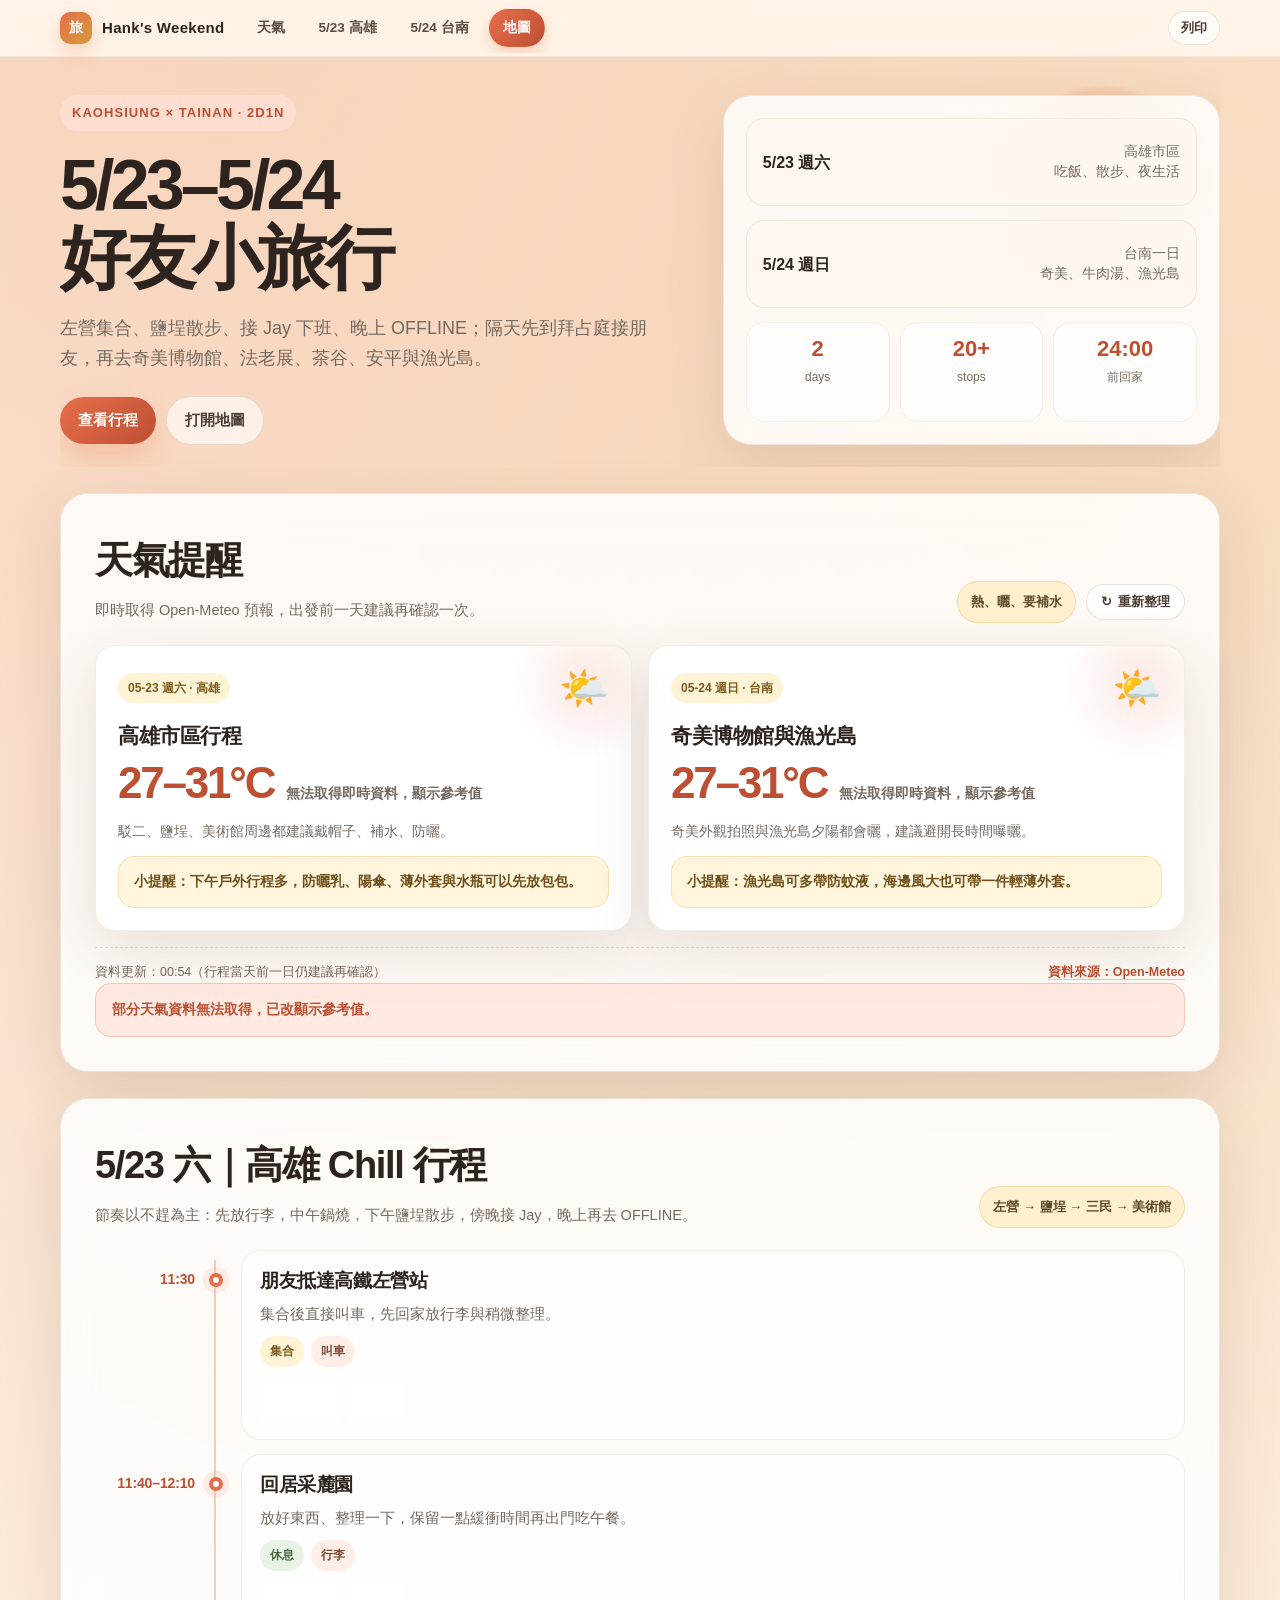
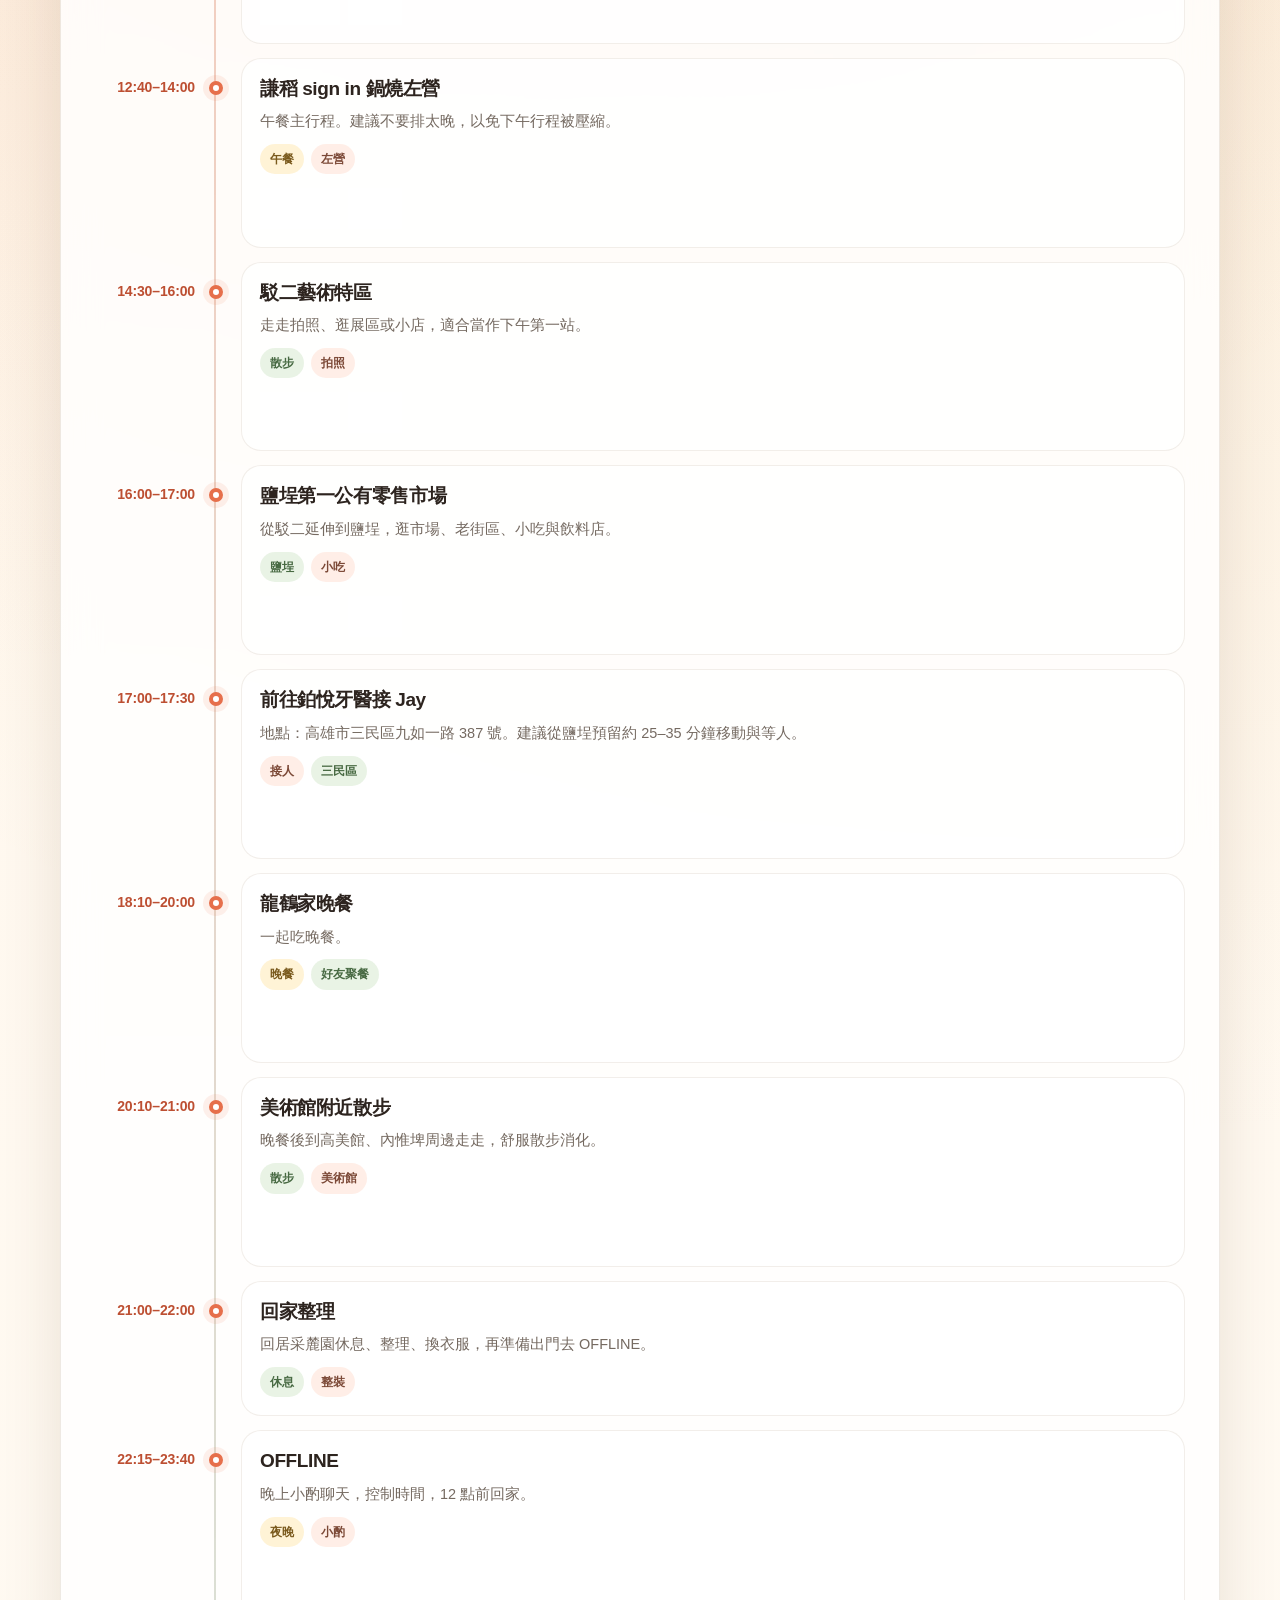
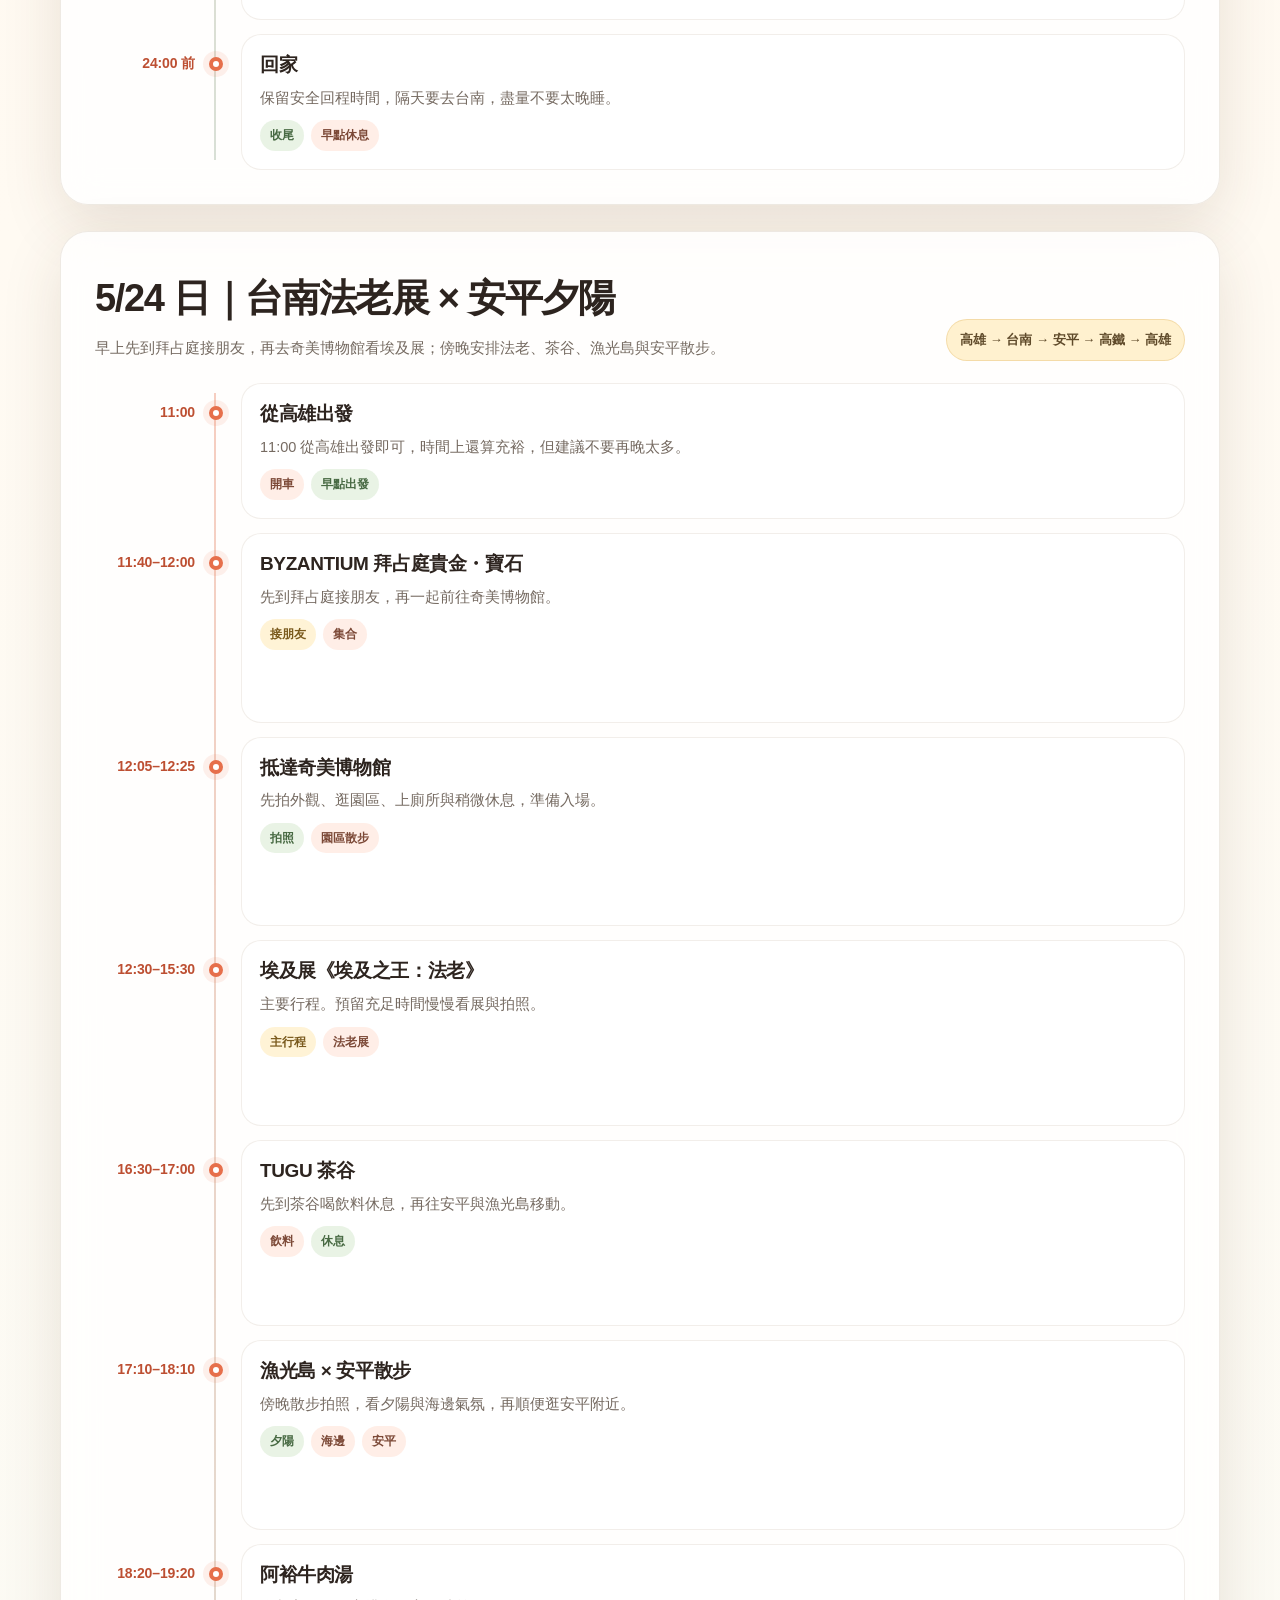
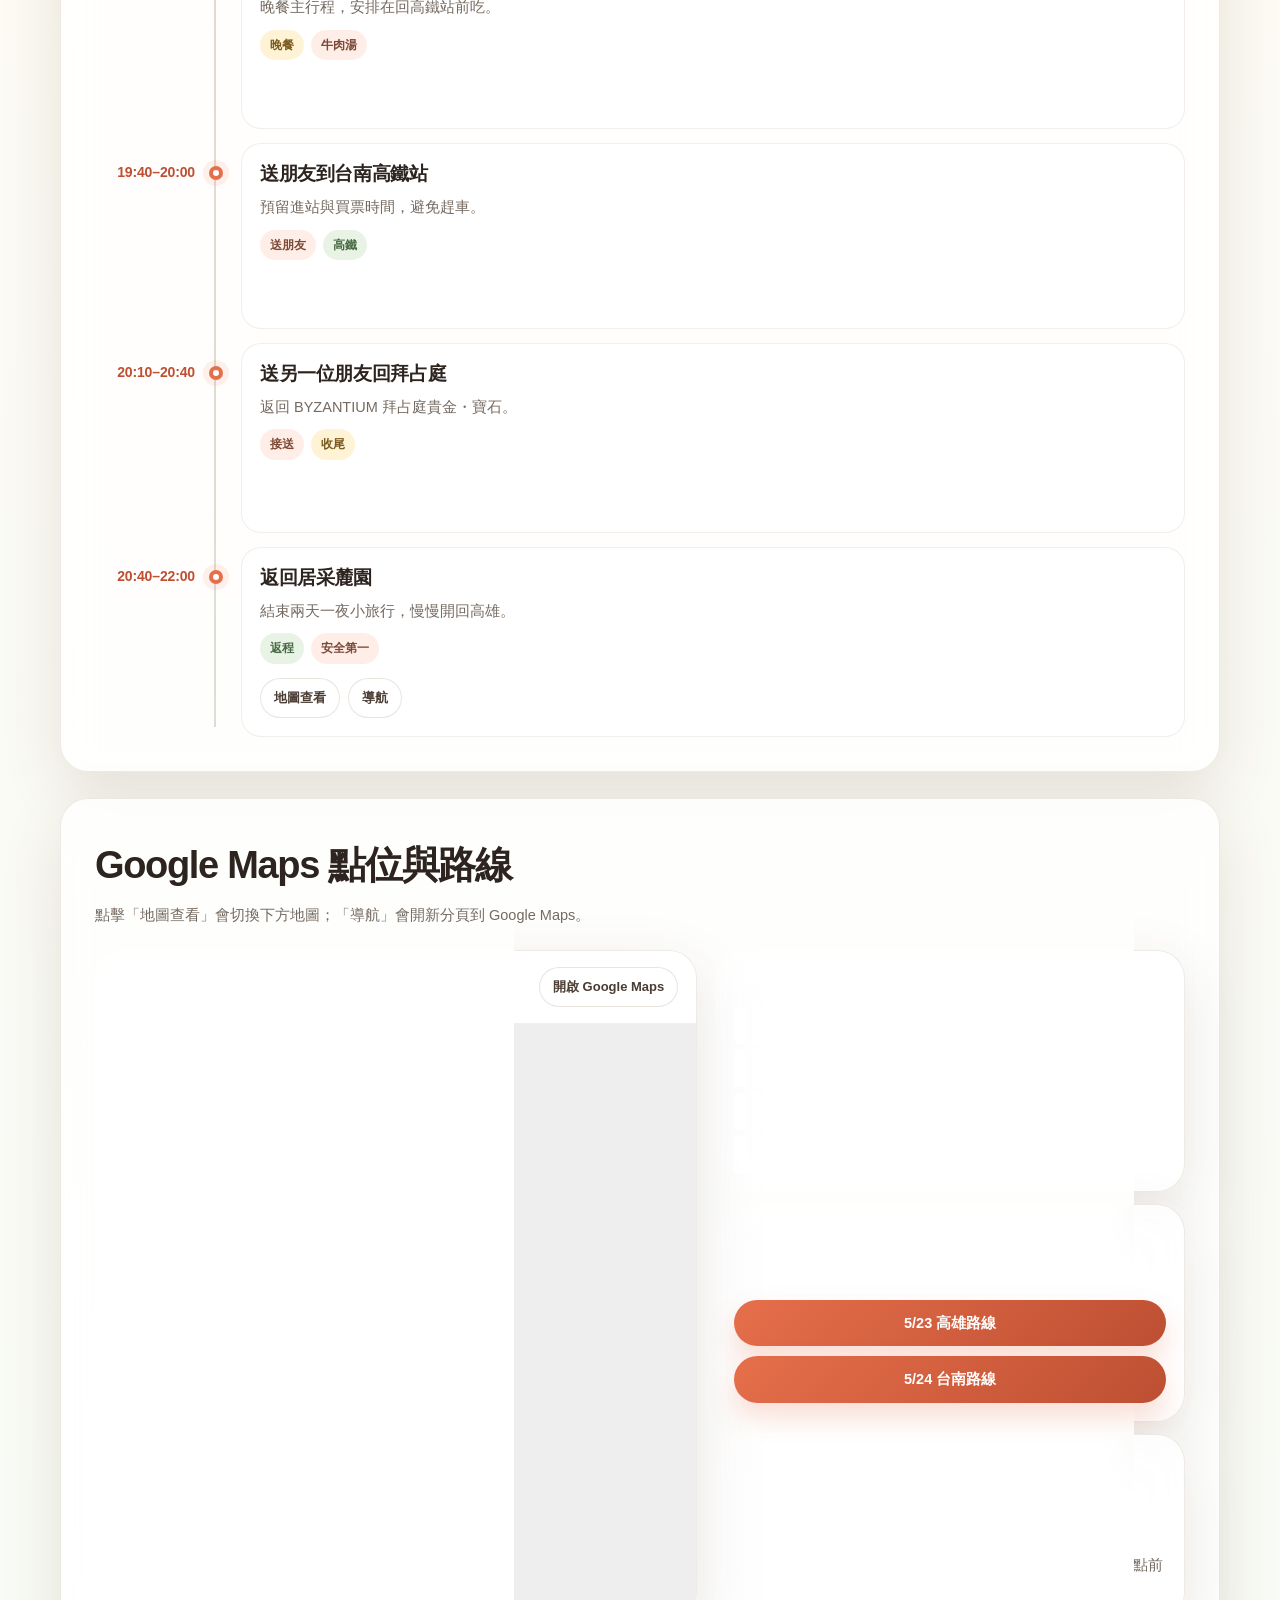
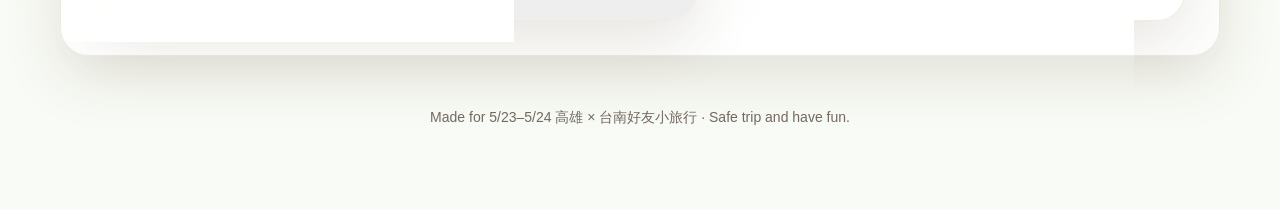
==== legacy/kaohsiung-tainan.html @ 639e90f7 "Phase 0: repo 結構 + Supabase schema/RLS + 可部署骨架 - 7 張表 + RLS + RPC(create_trip/join_trip) - 隱形匿名登入綁定成" ====
<!DOCTYPE html>
<html lang="zh-Hant">
<head>
  <meta charset="UTF-8" />
  <meta name="viewport" content="width=device-width, initial-scale=1.0, viewport-fit=cover" />
  <meta name="theme-color" content="#FFF4E8" />
  <title>5/23–5/24 高雄 × 台南好友小旅行</title>
  <style>
    :root {
      --bg: #FFF8EF;
      --bg-soft: #FFFDF8;
      --card: rgba(255, 255, 255, 0.82);
      --ink: #2D241F;
      --muted: #756A61;
      --line: rgba(92, 68, 45, 0.16);
      --accent: #E66F4B;
      --accent-dark: #BD4F32;
      --accent-soft: #FFE0D4;
      --green: #5E7C58;
      --gold: #D59A39;
      --shadow: 0 20px 60px rgba(84, 57, 30, 0.13);
      --shadow-sm: 0 8px 24px rgba(84, 57, 30, 0.08);
      --radius-lg: 28px;
      --radius-md: 20px;
      --radius-sm: 14px;
      --max: 1160px;
      --nav-h: 56px;
    }

    *, *::before, *::after { box-sizing: border-box; -webkit-tap-highlight-color: transparent; }

    html { scroll-behavior: smooth; }

    body {
      margin: 0;
      color: var(--ink);
      font-family: -apple-system, BlinkMacSystemFont, "Segoe UI", "Noto Sans TC", "PingFang TC", "Microsoft JhengHei", sans-serif;
      line-height: 1.7;
      background:
        radial-gradient(circle at 10% 0%, rgba(230, 111, 75, 0.18), transparent 34%),
        radial-gradient(circle at 85% 8%, rgba(213, 154, 57, 0.18), transparent 36%),
        linear-gradient(180deg, #FFF4E8 0%, #FFFAF2 52%, #F8FBF6 100%);
      min-height: 100vh;
      -webkit-font-smoothing: antialiased;
    }

    a { color: inherit; text-decoration: none; }
    button { font-family: inherit; }

    .page {
      width: min(var(--max), calc(100% - 36px));
      margin: 0 auto;
    }

    /* ---------- Sticky Nav ---------- */
    .stickynav {
      position: sticky;
      top: 0;
      z-index: 50;
      background: rgba(255, 248, 239, 0.85);
      backdrop-filter: saturate(140%) blur(14px);
      -webkit-backdrop-filter: saturate(140%) blur(14px);
      border-bottom: 1px solid rgba(125, 91, 55, 0.1);
    }
    .stickynav-inner {
      display: flex;
      align-items: center;
      gap: 14px;
      height: var(--nav-h);
    }
    .brand {
      display: inline-flex;
      align-items: center;
      gap: 10px;
      font-weight: 800;
      letter-spacing: 0.02em;
      font-size: 15px;
      flex: 0 0 auto;
    }
    .brand-mark {
      width: 32px;
      height: 32px;
      display: grid;
      place-items: center;
      border-radius: 10px;
      color: white;
      background: linear-gradient(135deg, var(--accent), var(--gold));
      box-shadow: 0 8px 18px rgba(230, 111, 75, 0.26);
      font-size: 14px;
    }
    .nav {
      display: flex;
      gap: 6px;
      flex: 1 1 auto;
      overflow-x: auto;
      scrollbar-width: none;
      -ms-overflow-style: none;
      mask-image: linear-gradient(90deg, transparent, #000 16px, #000 calc(100% - 16px), transparent);
      padding: 6px 4px;
    }
    .nav::-webkit-scrollbar { display: none; }
    .nav a {
      flex: 0 0 auto;
      padding: 7px 13px;
      font-size: 13.5px;
      font-weight: 700;
      color: #5B4C42;
      border-radius: 999px;
      transition: 0.18s ease;
      border: 1px solid transparent;
    }
    .nav a:hover {
      background: rgba(255, 255, 255, 0.7);
      border-color: rgba(125, 91, 55, 0.14);
    }
    .nav a.active {
      background: linear-gradient(135deg, var(--accent), var(--accent-dark));
      color: white;
      box-shadow: 0 6px 14px rgba(230, 111, 75, 0.28);
    }
    .nav-print {
      flex: 0 0 auto;
      border: 1px solid rgba(125, 91, 55, 0.16);
      background: rgba(255, 255, 255, 0.7);
      border-radius: 999px;
      padding: 7px 12px;
      font-size: 13px;
      font-weight: 700;
      color: #4B3D35;
      cursor: pointer;
    }

    /* ---------- Hero ---------- */
    .hero {
      position: relative;
      padding: 38px 0 22px;
      overflow: hidden;
    }
    .hero::after {
      content: "";
      position: absolute;
      right: 2%;
      top: 30px;
      width: 190px;
      height: 190px;
      border-radius: 999px;
      background: linear-gradient(135deg, rgba(230, 111, 75, 0.16), rgba(213, 154, 57, 0.12));
      filter: blur(2px);
      z-index: -1;
    }

    .hero-grid {
      display: grid;
      grid-template-columns: minmax(0, 1.12fr) minmax(310px, 0.88fr);
      gap: 30px;
      align-items: stretch;
    }

    .eyebrow {
      display: inline-flex;
      align-items: center;
      gap: 8px;
      padding: 7px 12px;
      border-radius: 999px;
      color: var(--accent-dark);
      background: rgba(255, 224, 212, 0.82);
      font-weight: 800;
      font-size: 13px;
      letter-spacing: 0.08em;
      text-transform: uppercase;
      margin-bottom: 18px;
    }

    h1 {
      font-size: clamp(36px, 6vw, 70px);
      line-height: 1.04;
      margin: 0 0 18px;
      letter-spacing: -0.055em;
    }

    .hero-copy {
      color: var(--muted);
      max-width: 620px;
      font-size: clamp(15px, 2vw, 18px);
      margin: 0 0 22px;
    }

    .hero-actions {
      display: flex;
      flex-wrap: wrap;
      gap: 10px;
      align-items: center;
    }

    .primary-button,
    .ghost-button {
      border: 1px solid rgba(125, 91, 55, 0.16);
      background: rgba(255, 255, 255, 0.62);
      backdrop-filter: blur(12px);
      border-radius: 999px;
      padding: 11px 18px;
      font-size: 14.5px;
      font-weight: 700;
      color: #4B3D35;
      transition: 0.18s ease;
      cursor: pointer;
      display: inline-flex;
      align-items: center;
      justify-content: center;
      gap: 8px;
    }
    .ghost-button:hover {
      transform: translateY(-2px);
      border-color: rgba(230, 111, 75, 0.36);
      background: rgba(255, 255, 255, 0.9);
      box-shadow: var(--shadow-sm);
    }
    .primary-button {
      background: linear-gradient(135deg, var(--accent), var(--accent-dark));
      color: white;
      border: 0;
      box-shadow: 0 14px 28px rgba(230, 111, 75, 0.24);
    }
    .primary-button:hover {
      transform: translateY(-2px);
      box-shadow: 0 18px 34px rgba(230, 111, 75, 0.28);
    }

    .summary-card,
    .forecast-card,
    .note-card,
    .map-panel,
    .section-shell {
      border: 1px solid rgba(125, 91, 55, 0.13);
      background: var(--card);
      box-shadow: var(--shadow);
      backdrop-filter: blur(18px);
      border-radius: var(--radius-lg);
    }

    .summary-card {
      padding: 22px;
      display: grid;
      gap: 14px;
      min-height: 100%;
    }

    .date-pill {
      display: flex;
      justify-content: space-between;
      align-items: center;
      gap: 14px;
      padding: 14px 16px;
      border-radius: 18px;
      background: rgba(255, 248, 239, 0.76);
      border: 1px solid rgba(125, 91, 55, 0.1);
    }
    .date-pill strong { font-size: 16px; }
    .date-pill span {
      color: var(--muted);
      font-size: 13.5px;
      text-align: right;
      line-height: 1.5;
    }

    .mini-stats {
      display: grid;
      grid-template-columns: repeat(3, 1fr);
      gap: 10px;
    }
    .stat {
      padding: 14px 10px;
      border-radius: 18px;
      background: rgba(255, 255, 255, 0.68);
      text-align: center;
      border: 1px solid rgba(125, 91, 55, 0.09);
    }
    .stat strong {
      display: block;
      font-size: 22px;
      line-height: 1.1;
      color: var(--accent-dark);
    }
    .stat span { font-size: 12px; color: var(--muted); }

    /* ---------- Sections ---------- */
    section { margin: 26px 0; scroll-margin-top: calc(var(--nav-h) + 10px); }

    .section-shell { padding: clamp(20px, 4vw, 34px); }

    .section-title {
      display: flex;
      align-items: flex-end;
      justify-content: space-between;
      gap: 18px;
      margin-bottom: 22px;
    }
    .section-title h2 {
      margin: 0;
      font-size: clamp(24px, 4vw, 38px);
      letter-spacing: -0.035em;
    }
    .section-title p { margin: 6px 0 0; color: var(--muted); font-size: 14.5px; }

    .route-label {
      flex: 0 0 auto;
      display: inline-flex;
      align-items: center;
      gap: 8px;
      padding: 9px 13px;
      border-radius: 999px;
      color: #5F4A2A;
      background: #FFF1CF;
      font-weight: 800;
      font-size: 13px;
      border: 1px solid rgba(213, 154, 57, 0.26);
    }

    /* ---------- Weather ---------- */
    .weather-toolbar {
      display: flex;
      align-items: center;
      gap: 10px;
    }
    .refresh-btn {
      border: 1px solid rgba(125, 91, 55, 0.16);
      background: rgba(255, 255, 255, 0.78);
      border-radius: 999px;
      padding: 8px 14px;
      font-size: 13px;
      font-weight: 700;
      color: #4B3D35;
      cursor: pointer;
      display: inline-flex;
      align-items: center;
      gap: 6px;
      transition: 0.18s ease;
    }
    .refresh-btn:hover {
      background: rgba(255, 255, 255, 0.95);
      border-color: rgba(230, 111, 75, 0.32);
    }
    .refresh-btn[data-loading="true"] .refresh-icon {
      animation: spin 0.8s linear infinite;
    }
    @keyframes spin {
      to { transform: rotate(360deg); }
    }

    .forecast-grid {
      display: grid;
      grid-template-columns: repeat(2, minmax(0, 1fr));
      gap: 16px;
    }

    .forecast-card {
      position: relative;
      overflow: hidden;
      padding: 22px;
      border-radius: var(--radius-md);
      background: rgba(255, 255, 255, 0.78);
      border: 1px solid rgba(125, 91, 55, 0.1);
    }
    .forecast-card::after {
      content: "";
      position: absolute;
      right: -36px;
      top: -42px;
      width: 160px;
      height: 160px;
      border-radius: 999px;
      background: radial-gradient(circle, rgba(230, 111, 75, 0.16), transparent 68%);
      pointer-events: none;
    }

    .forecast-head {
      display: flex;
      align-items: center;
      justify-content: space-between;
      gap: 10px;
      position: relative;
      z-index: 1;
    }
    .forecast-icon {
      font-size: 40px;
      line-height: 1;
    }

    .forecast-card h3 {
      margin: 10px 0 8px;
      font-size: 21px;
      letter-spacing: -0.02em;
      position: relative;
      z-index: 1;
    }

    .forecast-main {
      display: flex;
      align-items: baseline;
      gap: 12px;
      flex-wrap: wrap;
      margin-bottom: 14px;
      position: relative;
      z-index: 1;
    }
    .forecast-main strong {
      font-size: clamp(30px, 5vw, 44px);
      line-height: 1;
      color: var(--accent-dark);
      letter-spacing: -0.05em;
      font-weight: 800;
    }
    .forecast-main .desc {
      color: var(--muted);
      font-size: 14px;
      font-weight: 600;
    }

    .metric-grid {
      display: grid;
      grid-template-columns: repeat(4, 1fr);
      gap: 8px;
      margin: 14px 0;
      position: relative;
      z-index: 1;
    }
    .metric {
      padding: 10px 6px;
      border-radius: 14px;
      background: rgba(255, 248, 239, 0.7);
      border: 1px solid rgba(125, 91, 55, 0.08);
      text-align: center;
      min-width: 0;
    }
    .metric span {
      display: block;
      font-size: 11px;
      color: var(--muted);
      font-weight: 700;
      letter-spacing: 0.02em;
    }
    .metric strong {
      display: block;
      font-size: 16px;
      color: var(--ink);
      font-weight: 800;
      letter-spacing: -0.01em;
      margin-top: 3px;
    }
    .metric.uv-low strong { color: #5E7C58; }
    .metric.uv-mid strong { color: #D59A39; }
    .metric.uv-high strong { color: #E66F4B; }
    .metric.uv-extreme strong { color: #BD4F32; }

    .forecast-note {
      color: var(--muted);
      font-size: 14px;
      margin: 0 0 12px;
      position: relative;
      z-index: 1;
    }

    .weather-alert {
      margin-top: 4px;
      padding: 13px 15px;
      border-radius: 16px;
      background: rgba(255, 241, 207, 0.72);
      border: 1px solid rgba(213, 154, 57, 0.22);
      color: #6F501B;
      font-weight: 700;
      font-size: 14px;
      position: relative;
      z-index: 1;
    }

    .weather-meta {
      margin-top: 16px;
      padding-top: 14px;
      border-top: 1px dashed rgba(125, 91, 55, 0.18);
      display: flex;
      justify-content: space-between;
      align-items: center;
      gap: 10px;
      font-size: 12.5px;
      color: var(--muted);
    }
    .source-link {
      color: var(--accent-dark);
      font-weight: 700;
      text-decoration: underline;
      text-decoration-color: rgba(189, 79, 50, 0.3);
      text-underline-offset: 3px;
    }

    /* ---------- Loading skeleton ---------- */
    .skeleton {
      background: linear-gradient(90deg,
        rgba(125, 91, 55, 0.08) 0%,
        rgba(125, 91, 55, 0.16) 50%,
        rgba(125, 91, 55, 0.08) 100%);
      background-size: 200% 100%;
      animation: shimmer 1.4s ease-in-out infinite;
      border-radius: 8px;
      color: transparent !important;
      pointer-events: none;
    }
    @keyframes shimmer {
      0% { background-position: 200% 0; }
      100% { background-position: -200% 0; }
    }

    .error-banner {
      grid-column: 1 / -1;
      padding: 14px 16px;
      border-radius: 16px;
      background: rgba(255, 224, 212, 0.6);
      border: 1px solid rgba(230, 111, 75, 0.3);
      color: var(--accent-dark);
      font-weight: 700;
      font-size: 14px;
      display: none;
    }
    .error-banner[data-show="true"] { display: block; }

    /* ---------- Timeline ---------- */
    .timeline {
      position: relative;
      display: grid;
      gap: 14px;
      margin: 0;
      padding: 0;
      list-style: none;
    }
    .timeline::before {
      content: "";
      position: absolute;
      left: 119px;
      top: 10px;
      bottom: 10px;
      width: 2px;
      background: linear-gradient(180deg, rgba(230, 111, 75, 0.34), rgba(94, 124, 88, 0.24));
    }

    .stop {
      position: relative;
      display: grid;
      grid-template-columns: 110px 1fr;
      gap: 36px;
      align-items: start;
    }

    .time {
      position: sticky;
      top: calc(var(--nav-h) + 10px);
      color: var(--accent-dark);
      font-weight: 900;
      font-size: 14px;
      letter-spacing: -0.01em;
      padding-top: 18px;
      padding-right: 10px;
      text-align: right;
      white-space: nowrap;
    }

    .stop-card {
      position: relative;
      padding: 18px;
      border-radius: var(--radius-md);
      background: rgba(255, 255, 255, 0.76);
      border: 1px solid rgba(125, 91, 55, 0.1);
      transition: 0.22s ease;
    }
    .stop-card::before {
      content: "";
      position: absolute;
      left: -33px;
      top: 22px;
      width: 14px;
      height: 14px;
      border-radius: 999px;
      background: white;
      border: 4px solid var(--accent);
      box-shadow: 0 0 0 6px rgba(230, 111, 75, 0.1);
    }
    .stop-card:hover {
      transform: translateY(-2px);
      box-shadow: 0 18px 32px rgba(84, 57, 30, 0.1);
      border-color: rgba(230, 111, 75, 0.25);
    }

    .stop-head {
      display: flex;
      align-items: flex-start;
      justify-content: space-between;
      gap: 16px;
      margin-bottom: 8px;
    }
    .stop h3 {
      margin: 0;
      font-size: 19px;
      line-height: 1.3;
      letter-spacing: -0.02em;
    }

    .tag-row {
      display: flex;
      flex-wrap: wrap;
      gap: 7px;
      margin-top: 10px;
    }
    .tag {
      display: inline-flex;
      align-items: center;
      gap: 5px;
      border-radius: 999px;
      padding: 5px 10px;
      background: rgba(255, 224, 212, 0.55);
      color: #7C4937;
      font-size: 12px;
      font-weight: 800;
    }
    .tag.green { background: rgba(226, 239, 220, 0.75); color: #486A43; }
    .tag.gold { background: rgba(255, 241, 207, 0.85); color: #7A5A1D; }

    .stop p { margin: 0; color: var(--muted); font-size: 14.5px; }

    .stop-actions {
      display: flex;
      gap: 8px;
      flex-wrap: wrap;
      margin-top: 14px;
    }

    .map-button {
      border: 1px solid rgba(125, 91, 55, 0.16);
      background: rgba(255, 255, 255, 0.82);
      backdrop-filter: blur(8px);
      border-radius: 999px;
      padding: 8px 13px;
      font-size: 13px;
      font-weight: 700;
      color: #4B3D35;
      transition: 0.18s ease;
      cursor: pointer;
      display: inline-flex;
      align-items: center;
      gap: 6px;
    }
    .map-button:hover {
      transform: translateY(-2px);
      border-color: rgba(230, 111, 75, 0.36);
      background: rgba(255, 255, 255, 0.95);
      box-shadow: var(--shadow-sm);
    }
    .map-button.active {
      background: linear-gradient(135deg, var(--accent), var(--accent-dark));
      color: white;
      border-color: transparent;
      box-shadow: 0 6px 14px rgba(230, 111, 75, 0.28);
    }

    /* ---------- Map ---------- */
    .map-grid {
      display: grid;
      grid-template-columns: 1fr 0.78fr;
      gap: 18px;
      align-items: stretch;
    }

    .map-panel {
      overflow: hidden;
      min-height: 460px;
      display: grid;
      grid-template-rows: auto 1fr;
    }
    .map-top {
      display: flex;
      align-items: center;
      justify-content: space-between;
      gap: 12px;
      padding: 16px 18px;
      border-bottom: 1px solid rgba(125, 91, 55, 0.1);
      background: rgba(255, 255, 255, 0.48);
    }
    .map-top strong { font-size: 16px; }

    iframe {
      width: 100%;
      height: 100%;
      min-height: 380px;
      border: 0;
      display: block;
      background: #eee;
    }

    .map-list { display: grid; gap: 12px; }
    .note-card { padding: 18px; }
    .note-card h3 { margin: 0 0 10px; font-size: 17px; }
    .note-card ul {
      padding-left: 20px;
      margin: 8px 0 0;
      color: var(--muted);
      font-size: 14.5px;
    }
    .note-card li + li { margin-top: 6px; }

    .route-buttons {
      display: grid;
      gap: 10px;
      margin-top: 14px;
    }

    /* ---------- Footer & back-to-top ---------- */
    .footer {
      text-align: center;
      color: var(--muted);
      padding: 24px 0 80px;
      font-size: 14px;
    }

    .to-top {
      position: fixed;
      right: 18px;
      bottom: 20px;
      width: 46px;
      height: 46px;
      border-radius: 999px;
      border: 0;
      background: linear-gradient(135deg, var(--accent), var(--accent-dark));
      color: white;
      font-size: 20px;
      box-shadow: 0 12px 28px rgba(230, 111, 75, 0.36);
      cursor: pointer;
      z-index: 60;
      display: grid;
      place-items: center;
      opacity: 0;
      transform: translateY(20px) scale(0.85);
      pointer-events: none;
      transition: 0.25s ease;
    }
    .to-top[data-show="true"] {
      opacity: 1;
      transform: translateY(0) scale(1);
      pointer-events: auto;
    }

    /* ---------- Tablet ---------- */
    @media (max-width: 920px) {
      .hero-grid,
      .map-grid {
        grid-template-columns: 1fr;
      }
      .forecast-grid {
        grid-template-columns: 1fr;
      }
      .map-panel { min-height: 380px; }
      iframe { min-height: 320px; }
    }

    /* ---------- Phone ---------- */
    @media (max-width: 640px) {
      :root { --nav-h: 52px; }

      .page { width: min(100% - 22px, var(--max)); }

      .brand span:last-child { display: none; }
      .nav a { padding: 7px 11px; font-size: 13px; }

      .hero { padding-top: 22px; }

      .hero-actions {
        width: 100%;
      }
      .hero-actions .primary-button,
      .hero-actions .ghost-button {
        flex: 1 1 calc(50% - 5px);
      }

      .mini-stats { grid-template-columns: repeat(3, 1fr); gap: 8px; }
      .stat { padding: 12px 6px; }
      .stat strong { font-size: 18px; }
      .stat span { font-size: 11px; }

      .section-title {
        align-items: flex-start;
        flex-direction: column;
        gap: 12px;
      }
      .weather-toolbar { width: 100%; justify-content: space-between; }

      .forecast-card { padding: 18px; }
      .forecast-icon { font-size: 34px; }
      .metric-grid { grid-template-columns: repeat(4, 1fr); gap: 6px; }
      .metric { padding: 8px 4px; }
      .metric span { font-size: 10.5px; }
      .metric strong { font-size: 14px; }

      .timeline::before {
        left: 13px;
      }
      .stop {
        grid-template-columns: 1fr;
        gap: 2px;
        padding-left: 38px;
      }
      .time {
        position: static;
        text-align: left;
        padding-top: 0;
        font-size: 13px;
      }
      .stop-card::before {
        left: -31px;
        top: 22px;
      }
      .stop-head { flex-direction: column; }
      .stop h3 { font-size: 17.5px; }

      .map-button {
        padding: 9px 14px;
        font-size: 13.5px;
      }

      .map-top { padding: 14px 16px; }
      .map-top strong { font-size: 15px; }

      .route-buttons .primary-button {
        font-size: 14px;
      }

      .to-top {
        right: 14px;
        bottom: 14px;
        width: 42px;
        height: 42px;
      }
    }

    @media (max-width: 380px) {
      .metric-grid { grid-template-columns: repeat(2, 1fr); }
    }

    @media (prefers-reduced-motion: reduce) {
      *, *::before, *::after {
        animation-duration: 0.01ms !important;
        transition-duration: 0.01ms !important;
      }
      html { scroll-behavior: auto; }
    }

    @media print {
      .stickynav, .nav, .hero-actions, .map-panel, .map-button,
      .refresh-btn, .to-top { display: none !important; }
      body { background: white; }
      .forecast-card, .note-card, .section-shell, .summary-card {
        box-shadow: none;
        background: white;
        border: 1px solid #ddd;
      }
      .stop-card { break-inside: avoid; }
      section { margin: 14px 0; }
    }
  </style>
</head>
<body id="top">
  <div class="stickynav">
    <div class="page stickynav-inner">
      <a class="brand" href="#top" aria-label="回到頁首">
        <span class="brand-mark">旅</span>
        <span>Hank's Weekend</span>
      </a>
      <nav class="nav" aria-label="頁面導覽">
        <a href="#weather">天氣</a>
        <a href="#day1">5/23 高雄</a>
        <a href="#day2">5/24 台南</a>
        <a href="#maps">地圖</a>
      </nav>
      <button class="nav-print" onclick="window.print()" aria-label="列印">列印</button>
    </div>
  </div>

  <header class="hero page">
    <div class="hero-grid">
      <div>
        <div class="eyebrow">Kaohsiung × Tainan · 2D1N</div>
        <h1>5/23–5/24<br />好友小旅行</h1>
        <p class="hero-copy">
          左營集合、鹽埕散步、接 Jay 下班、晚上 OFFLINE；隔天先到拜占庭接朋友，再去奇美博物館、法老展、茶谷、安平與漁光島。
        </p>
        <div class="hero-actions">
          <a class="primary-button" href="#day1">查看行程</a>
          <a class="ghost-button" href="#maps">打開地圖</a>
        </div>
      </div>

      <aside class="summary-card" aria-label="行程摘要">
        <div class="date-pill">
          <strong>5/23 週六</strong>
          <span>高雄市區<br />吃飯、散步、夜生活</span>
        </div>
        <div class="date-pill">
          <strong>5/24 週日</strong>
          <span>台南一日<br />奇美、牛肉湯、漁光島</span>
        </div>
        <div class="mini-stats">
          <div class="stat"><strong>2</strong><span>days</span></div>
          <div class="stat"><strong>20+</strong><span>stops</span></div>
          <div class="stat"><strong>24:00</strong><span>前回家</span></div>
        </div>
      </aside>
    </div>
  </header>

  <main class="page">
    <section class="section-shell" id="weather">
      <div class="section-title">
        <div>
          <h2>天氣提醒</h2>
          <p id="weatherSubtitle">即時取得 Open-Meteo 預報，出發前一天建議再確認一次。</p>
        </div>
        <div class="weather-toolbar">
          <span class="route-label">熱、曬、要補水</span>
          <button id="refreshWeather" class="refresh-btn" type="button" aria-label="重新整理天氣">
            <span class="refresh-icon" aria-hidden="true">↻</span>
            <span>重新整理</span>
          </button>
        </div>
      </div>

      <div class="forecast-grid" id="forecastGrid"></div>
      <div class="error-banner" id="weatherError"></div>
    </section>

    <section class="section-shell" id="day1">
      <div class="section-title">
        <div>
          <h2>5/23 六｜高雄 Chill 行程</h2>
          <p>節奏以不趕為主：先放行李，中午鍋燒，下午鹽埕散步，傍晚接 Jay，晚上再去 OFFLINE。</p>
        </div>
        <span class="route-label">左營 → 鹽埕 → 三民 → 美術館</span>
      </div>

      <ol class="timeline">
        <li class="stop">
          <div class="time">11:30</div>
          <article class="stop-card">
            <div class="stop-head">
              <h3>朋友抵達高鐵左營站</h3>
            </div>
            <p>集合後直接叫車，先回家放行李與稍微整理。</p>
            <div class="tag-row"><span class="tag gold">集合</span><span class="tag">叫車</span></div>
            <div class="stop-actions">
              <button class="map-button js-map" data-query="高鐵左營站">地圖查看</button>
              <a class="map-button" target="_blank" rel="noopener" href="https://www.google.com/maps/search/?api=1&query=高鐵左營站">導航</a>
            </div>
          </article>
        </li>

        <li class="stop">
          <div class="time">11:40–12:10</div>
          <article class="stop-card">
            <div class="stop-head"><h3>回居采麓園</h3></div>
            <p>放好東西、整理一下，保留一點緩衝時間再出門吃午餐。</p>
            <div class="tag-row"><span class="tag green">休息</span><span class="tag">行李</span></div>
            <div class="stop-actions">
              <button class="map-button js-map" data-query="居采麓園 高雄">地圖查看</button>
              <a class="map-button" target="_blank" rel="noopener" href="https://www.google.com/maps/search/?api=1&query=居采麓園 高雄">導航</a>
            </div>
          </article>
        </li>

        <li class="stop">
          <div class="time">12:40–14:00</div>
          <article class="stop-card">
            <div class="stop-head"><h3>謙稻 sign in 鍋燒左營</h3></div>
            <p>午餐主行程。建議不要排太晚，以免下午行程被壓縮。</p>
            <div class="tag-row"><span class="tag gold">午餐</span><span class="tag">左營</span></div>
            <div class="stop-actions">
              <button class="map-button js-map" data-query="謙稻 sign in 鍋燒 左營">地圖查看</button>
              <a class="map-button" target="_blank" rel="noopener" href="https://www.google.com/maps/search/?api=1&query=謙稻 sign in 鍋燒 左營">導航</a>
            </div>
          </article>
        </li>

        <li class="stop">
          <div class="time">14:30–16:00</div>
          <article class="stop-card">
            <div class="stop-head"><h3>駁二藝術特區</h3></div>
            <p>走走拍照、逛展區或小店，適合當作下午第一站。</p>
            <div class="tag-row"><span class="tag green">散步</span><span class="tag">拍照</span></div>
            <div class="stop-actions">
              <button class="map-button js-map" data-query="駁二藝術特區">地圖查看</button>
              <a class="map-button" target="_blank" rel="noopener" href="https://www.google.com/maps/search/?api=1&query=駁二藝術特區">導航</a>
            </div>
          </article>
        </li>

        <li class="stop">
          <div class="time">16:00–17:00</div>
          <article class="stop-card">
            <div class="stop-head"><h3>鹽埕第一公有零售市場</h3></div>
            <p>從駁二延伸到鹽埕，逛市場、老街區、小吃與飲料店。</p>
            <div class="tag-row"><span class="tag green">鹽埕</span><span class="tag">小吃</span></div>
            <div class="stop-actions">
              <button class="map-button js-map" data-query="鹽埕第一公有零售市場">地圖查看</button>
              <a class="map-button" target="_blank" rel="noopener" href="https://www.google.com/maps/search/?api=1&query=鹽埕第一公有零售市場">導航</a>
            </div>
          </article>
        </li>

        <li class="stop">
          <div class="time">17:00–17:30</div>
          <article class="stop-card">
            <div class="stop-head"><h3>前往鉑悅牙醫接 Jay</h3></div>
            <p>地點：高雄市三民區九如一路 387 號。建議從鹽埕預留約 25–35 分鐘移動與等人。</p>
            <div class="tag-row"><span class="tag">接人</span><span class="tag green">三民區</span></div>
            <div class="stop-actions">
              <button class="map-button js-map" data-query="鉑悅牙醫診所 高雄市三民區九如一路387號">地圖查看</button>
              <a class="map-button" target="_blank" rel="noopener" href="https://www.google.com/maps/search/?api=1&query=鉑悅牙醫診所 高雄市三民區九如一路387號">導航</a>
            </div>
          </article>
        </li>

        <li class="stop">
          <div class="time">18:10–20:00</div>
          <article class="stop-card">
            <div class="stop-head"><h3>龍鶴家晚餐</h3></div>
            <p>一起吃晚餐。</p>
            <div class="tag-row"><span class="tag gold">晚餐</span><span class="tag green">好友聚餐</span></div>
            <div class="stop-actions">
              <button class="map-button js-map" data-query="龍鶴家" data-open-url="https://maps.app.goo.gl/e6um6XzkPCX4LtTGA">地圖查看</button>
              <a class="map-button" target="_blank" rel="noopener" href="https://maps.app.goo.gl/e6um6XzkPCX4LtTGA">導航</a>
            </div>
          </article>
        </li>

        <li class="stop">
          <div class="time">20:10–21:00</div>
          <article class="stop-card">
            <div class="stop-head"><h3>美術館附近散步</h3></div>
            <p>晚餐後到高美館、內惟埤周邊走走，舒服散步消化。</p>
            <div class="tag-row"><span class="tag green">散步</span><span class="tag">美術館</span></div>
            <div class="stop-actions">
              <button class="map-button js-map" data-query="高雄市立美術館">地圖查看</button>
              <a class="map-button" target="_blank" rel="noopener" href="https://www.google.com/maps/search/?api=1&query=高雄市立美術館">導航</a>
            </div>
          </article>
        </li>

        <li class="stop">
          <div class="time">21:00–22:00</div>
          <article class="stop-card">
            <div class="stop-head"><h3>回家整理</h3></div>
            <p>回居采麓園休息、整理、換衣服，再準備出門去 OFFLINE。</p>
            <div class="tag-row"><span class="tag green">休息</span><span class="tag">整裝</span></div>
          </article>
        </li>

        <li class="stop">
          <div class="time">22:15–23:40</div>
          <article class="stop-card">
            <div class="stop-head"><h3>OFFLINE</h3></div>
            <p>晚上小酌聊天，控制時間，12 點前回家。</p>
            <div class="tag-row"><span class="tag gold">夜晚</span><span class="tag">小酌</span></div>
            <div class="stop-actions">
              <button class="map-button js-map" data-query="OFFLINE 高雄">地圖查看</button>
              <a class="map-button" target="_blank" rel="noopener" href="https://www.google.com/maps/search/?api=1&query=OFFLINE 高雄">導航</a>
            </div>
          </article>
        </li>

        <li class="stop">
          <div class="time">24:00 前</div>
          <article class="stop-card">
            <div class="stop-head"><h3>回家</h3></div>
            <p>保留安全回程時間，隔天要去台南，盡量不要太晚睡。</p>
            <div class="tag-row"><span class="tag green">收尾</span><span class="tag">早點休息</span></div>
          </article>
        </li>
      </ol>
    </section>

    
<section class="section-shell" id="day2">
      <div class="section-title">
        <div>
          <h2>5/24 日｜台南法老展 × 安平夕陽</h2>
          <p>早上先到拜占庭接朋友，再去奇美博物館看埃及展；傍晚安排法老、茶谷、漁光島與安平散步。</p>
        </div>
        <span class="route-label">高雄 → 台南 → 安平 → 高鐵 → 高雄</span>
      </div>

      <ol class="timeline">
        <li class="stop">
          <div class="time">11:00</div>
          <article class="stop-card">
            <div class="stop-head"><h3>從高雄出發</h3></div>
            <p>11:00 從高雄出發即可，時間上還算充裕，但建議不要再晚太多。</p>
            <div class="tag-row"><span class="tag">開車</span><span class="tag green">早點出發</span></div>
          </article>
        </li>

        <li class="stop">
          <div class="time">11:40–12:00</div>
          <article class="stop-card">
            <div class="stop-head"><h3>BYZANTIUM 拜占庭貴金・寶石</h3></div>
            <p>先到拜占庭接朋友，再一起前往奇美博物館。</p>
            <div class="tag-row"><span class="tag gold">接朋友</span><span class="tag">集合</span></div>
            <div class="stop-actions">
              <button class="map-button js-map" data-query="BYZANTIUM 拜占庭貴金・寶石 台南">地圖查看</button>
              <a class="map-button" target="_blank" rel="noopener" href="https://maps.app.goo.gl/zmEdMZtmbwTyyy3N9">導航</a>
            </div>
          </article>
        </li>

        <li class="stop">
          <div class="time">12:05–12:25</div>
          <article class="stop-card">
            <div class="stop-head"><h3>抵達奇美博物館</h3></div>
            <p>先拍外觀、逛園區、上廁所與稍微休息，準備入場。</p>
            <div class="tag-row"><span class="tag green">拍照</span><span class="tag">園區散步</span></div>
            <div class="stop-actions">
              <button class="map-button js-map" data-query="奇美博物館">地圖查看</button>
              <a class="map-button" target="_blank" rel="noopener" href="https://www.google.com/maps/search/?api=1&query=奇美博物館">導航</a>
            </div>
          </article>
        </li>

        <li class="stop">
          <div class="time">12:30–15:30</div>
          <article class="stop-card">
            <div class="stop-head"><h3>埃及展《埃及之王：法老》</h3></div>
            <p>主要行程。預留充足時間慢慢看展與拍照。</p>
            <div class="tag-row"><span class="tag gold">主行程</span><span class="tag">法老展</span></div>
            <div class="stop-actions">
              <button class="map-button js-map" data-query="奇美博物館">地圖查看</button>
            </div>
          </article>
        </li>

        <li class="stop">
          <div class="time">16:30–17:00</div>
          <article class="stop-card">
            <div class="stop-head"><h3>TUGU 茶谷</h3></div>
            <p>先到茶谷喝飲料休息，再往安平與漁光島移動。</p>
            <div class="tag-row"><span class="tag">飲料</span><span class="tag green">休息</span></div>
            <div class="stop-actions">
              <button class="map-button js-map" data-query="TUGU 茶谷 台南">地圖查看</button>
            </div>
          </article>
        </li>

        <li class="stop">
          <div class="time">17:10–18:10</div>
          <article class="stop-card">
            <div class="stop-head"><h3>漁光島 × 安平散步</h3></div>
            <p>傍晚散步拍照，看夕陽與海邊氣氛，再順便逛安平附近。</p>
            <div class="tag-row"><span class="tag green">夕陽</span><span class="tag">海邊</span><span class="tag">安平</span></div>
            <div class="stop-actions">
              <button class="map-button js-map" data-query="漁光島">地圖查看</button>
              <a class="map-button" target="_blank" rel="noopener" href="https://www.google.com/maps/search/?api=1&query=漁光島">導航</a>
            </div>
          </article>
        </li>

        <li class="stop">
          <div class="time">18:20–19:20</div>
          <article class="stop-card">
            <div class="stop-head"><h3>阿裕牛肉湯</h3></div>
            <p>晚餐主行程，安排在回高鐵站前吃。</p>
            <div class="tag-row"><span class="tag gold">晚餐</span><span class="tag">牛肉湯</span></div>
            <div class="stop-actions">
              <button class="map-button js-map" data-query="阿裕牛肉湯 仁德">地圖查看</button>
            </div>
          </article>
        </li>

        <li class="stop">
          <div class="time">19:40–20:00</div>
          <article class="stop-card">
            <div class="stop-head"><h3>送朋友到台南高鐵站</h3></div>
            <p>預留進站與買票時間，避免趕車。</p>
            <div class="tag-row"><span class="tag">送朋友</span><span class="tag green">高鐵</span></div>
            <div class="stop-actions">
              <button class="map-button js-map" data-query="台南高鐵站">地圖查看</button>
            </div>
          </article>
        </li>

        <li class="stop">
          <div class="time">20:10–20:40</div>
          <article class="stop-card">
            <div class="stop-head"><h3>送另一位朋友回拜占庭</h3></div>
            <p>返回 BYZANTIUM 拜占庭貴金・寶石。</p>
            <div class="tag-row"><span class="tag">接送</span><span class="tag gold">收尾</span></div>
            <div class="stop-actions">
              <button class="map-button js-map" data-query="BYZANTIUM 拜占庭貴金・寶石 台南">地圖查看</button>
              <a class="map-button" target="_blank" rel="noopener" href="https://maps.app.goo.gl/zmEdMZtmbwTyyy3N9">導航</a>
            </div>
          </article>
        </li>

        <li class="stop">
          <div class="time">20:40–22:00</div>
          <article class="stop-card">
            <div class="stop-head"><h3>返回居采麓園</h3></div>
            <p>結束兩天一夜小旅行，慢慢開回高雄。</p>
            <div class="tag-row"><span class="tag green">返程</span><span class="tag">安全第一</span></div>
            <div class="stop-actions">
              <button class="map-button js-map" data-query="居采麓園 高雄">地圖查看</button>
              <a class="map-button" target="_blank" rel="noopener" href="https://www.google.com/maps/search/?api=1&query=居采麓園 高雄">導航</a>
            </div>
          </article>
        </li>
      </ol>
    </section>

    <section class="section-shell" id="maps">

      <div class="section-title">
        <div>
          <h2>Google Maps 點位與路線</h2>
          <p>點擊「地圖查看」會切換下方地圖；「導航」會開新分頁到 Google Maps。</p>
        </div>
      </div>

      <div class="map-grid">
        <div class="map-panel" aria-label="Google Maps 嵌入地圖">
          <div class="map-top">
            <strong id="mapTitle">高鐵左營站</strong>
            <a id="mapOpen" class="map-button" target="_blank" rel="noopener" href="https://www.google.com/maps/search/?api=1&query=高鐵左營站">開啟 Google Maps</a>
          </div>
          <iframe
            id="mapFrame"
            title="Google Maps"
            loading="lazy"
            allowfullscreen
            referrerpolicy="no-referrer-when-downgrade"
            src="https://www.google.com/maps?q=高鐵左營站&output=embed">
          </iframe>
        </div>

        <aside class="map-list">
          <div class="note-card">
            <h3>快速切換地圖</h3>
            <div class="tag-row" style="margin-top: 0;">
              <button class="map-button js-map" data-query="高鐵左營站">左營高鐵</button>
              <button class="map-button js-map" data-query="居采麓園 高雄">居采麓園</button>
              <button class="map-button js-map" data-query="謙稻 sign in 鍋燒 左營">謙稻</button>
              <button class="map-button js-map" data-query="駁二藝術特區">駁二</button>
              <button class="map-button js-map" data-query="鹽埕第一公有零售市場">鹽埕市場</button>
              <button class="map-button js-map" data-query="鉑悅牙醫診所 高雄市三民區九如一路387號">鉑悅牙醫</button>
              <button class="map-button js-map" data-query="龍鶴家" data-open-url="https://maps.app.goo.gl/e6um6XzkPCX4LtTGA">龍鶴家</button>
              <button class="map-button js-map" data-query="高雄市立美術館">高美館</button>
              <button class="map-button js-map" data-query="OFFLINE 高雄">OFFLINE</button>
              <button class="map-button js-map" data-query="BYZANTIUM 拜占庭貴金・寶石 台南">拜占庭</button>
              <button class="map-button js-map" data-query="奇美博物館">奇美博物館</button>
              <button class="map-button js-map" data-query="TUGU 茶谷 台南">TUGU 茶谷</button>
              <button class="map-button js-map" data-query="台南高鐵站">台南高鐵</button>
              <button class="map-button js-map" data-query="阿裕牛肉湯 仁德">阿裕牛肉湯</button>
              <button class="map-button js-map" data-query="漁光島">漁光島</button>
            </div>
          </div>

          <div class="note-card">
            <h3>一鍵路線</h3>
            <p style="margin: 0; color: var(--muted); font-size: 14px;">一鍵路線若未精準對到，請改用單點導航。</p>
            <div class="route-buttons">
              <a class="primary-button" target="_blank" rel="noopener" href="https://www.google.com/maps/dir/?api=1&origin=高鐵左營站&destination=OFFLINE 高雄&waypoints=居采麓園 高雄|謙稻 sign in 鍋燒 左營|駁二藝術特區|鹽埕第一公有零售市場|鉑悅牙醫診所 高雄市三民區九如一路387號|龍鶴家|高雄市立美術館">5/23 高雄路線</a>
              <a class="primary-button" target="_blank" rel="noopener" href="https://www.google.com/maps/dir/?api=1&origin=居采麓園 高雄&destination=居采麓園 高雄&waypoints=BYZANTIUM 拜占庭貴金・寶石 台南|奇美博物館|TUGU 茶谷 台南|漁光島|阿裕牛肉湯 仁德|台南高鐵站|BYZANTIUM 拜占庭貴金・寶石 台南">5/24 台南路線</a>
            </div>
          </div>

          <div class="note-card">
            <h3>出發前提醒</h3>
            <ul>
              <li>5/24 奇美博物館 12:30 入場，建議 11:30 左右到館。</li>
              <li>漁光島適合看夕陽，若天氣不好可改成安平老街或咖啡店。</li>
              <li>OFFLINE 結束時間抓 23:40，預留 20 分鐘回家，確保 12 點前到。</li>
            </ul>
          </div>
        </aside>
      </div>
    </section>
  </main>

  <footer class="footer page">
    Made for 5/23–5/24 高雄 × 台南好友小旅行 · Safe trip and have fun.
  </footer>

  <button class="to-top" id="toTop" aria-label="回到頂端" type="button">↑</button>

  <script>
    /* ---------- Google Maps switcher ---------- */
    const mapFrame = document.querySelector('#mapFrame');
    const mapTitle = document.querySelector('#mapTitle');
    const mapOpen = document.querySelector('#mapOpen');
    const mapsSection = document.querySelector('#maps');

    function setMap(query, openUrl, originBtn) {
      const encoded = encodeURIComponent(query);
      mapFrame.src = `https://www.google.com/maps?q=${encoded}&output=embed`;
      mapTitle.textContent = query;
      mapOpen.href = openUrl || `https://www.google.com/maps/search/?api=1&query=${encoded}`;
      document.querySelectorAll('.js-map.active').forEach((b) => b.classList.remove('active'));
      if (originBtn) originBtn.classList.add('active');
      mapsSection.scrollIntoView({ behavior: 'smooth', block: 'start' });
    }

    document.querySelectorAll('.js-map').forEach((button) => {
      button.addEventListener('click', () => {
        setMap(button.dataset.query, button.dataset.openUrl, button);
      });
    });

    /* ---------- Weather (Open-Meteo) ---------- */
    const FORECAST_CONFIG = [
      {
        date: '2026-05-23',
        weekday: '週六',
        city: '高雄',
        title: '高雄市區行程',
        lat: 22.6273,
        lon: 120.3014,
        note: '駁二、鹽埕、美術館周邊都建議戴帽子、補水、防曬。',
        alert: '小提醒：下午戶外行程多，防曬乳、陽傘、薄外套與水瓶可以先放包包。'
      },
      {
        date: '2026-05-24',
        weekday: '週日',
        city: '台南',
        title: '奇美博物館與漁光島',
        lat: 22.9355,
        lon: 120.2275,
        note: '奇美外觀拍照與漁光島夕陽都會曬，建議避開長時間曝曬。',
        alert: '小提醒：漁光島可多帶防蚊液，海邊風大也可帶一件輕薄外套。'
      }
    ];

    const WEATHER_ICONS = {
      0: { icon: '☀️', label: '晴朗' },
      1: { icon: '🌤️', label: '大致晴朗' },
      2: { icon: '⛅', label: '局部多雲' },
      3: { icon: '☁️', label: '陰天' },
      45: { icon: '🌫️', label: '霧' },
      48: { icon: '🌫️', label: '凍霧' },
      51: { icon: '🌦️', label: '毛毛雨' },
      53: { icon: '🌦️', label: '毛毛雨' },
      55: { icon: '🌧️', label: '強毛毛雨' },
      61: { icon: '🌧️', label: '小雨' },
      63: { icon: '🌧️', label: '中雨' },
      65: { icon: '⛈️', label: '大雨' },
      66: { icon: '🌧️', label: '凍雨' },
      67: { icon: '🌧️', label: '凍雨' },
      71: { icon: '🌨️', label: '小雪' },
      73: { icon: '🌨️', label: '中雪' },
      75: { icon: '❄️', label: '大雪' },
      80: { icon: '🌦️', label: '陣雨' },
      81: { icon: '🌧️', label: '陣雨' },
      82: { icon: '⛈️', label: '強陣雨' },
      95: { icon: '⛈️', label: '雷雨' },
      96: { icon: '⛈️', label: '雷雨夾冰雹' },
      99: { icon: '⛈️', label: '強雷雨' }
    };

    function uvLevel(uv) {
      if (uv < 3) return { cls: 'uv-low', label: '低量' };
      if (uv < 6) return { cls: 'uv-mid', label: '中量' };
      if (uv < 8) return { cls: 'uv-high', label: '高量' };
      if (uv < 11) return { cls: 'uv-extreme', label: '過量' };
      return { cls: 'uv-extreme', label: '危險' };
    }

    function formatTime(iso) {
      if (!iso) return '—';
      const d = new Date(iso);
      const hh = String(d.getHours()).padStart(2, '0');
      const mm = String(d.getMinutes()).padStart(2, '0');
      return `${hh}:${mm}`;
    }

    function skeletonCardHtml(item) {
      return `
        <article class="forecast-card" data-skeleton="true">
          <div class="forecast-head">
            <span class="tag gold">${item.date.slice(5)} ${item.weekday} · ${item.city}</span>
            <span class="forecast-icon skeleton" style="display:inline-block; width:44px; height:36px;"></span>
          </div>
          <h3>${item.title}</h3>
          <div class="forecast-main">
            <strong class="skeleton">00–00°C</strong>
            <span class="desc skeleton">載入中⋯⋯⋯⋯</span>
          </div>
          <div class="metric-grid">
            ${[1,2,3,4].map(() => `
              <div class="metric">
                <span class="skeleton">────</span>
                <strong class="skeleton">──</strong>
              </div>
            `).join('')}
          </div>
          <p class="forecast-note">${item.note}</p>
          <div class="weather-alert">${item.alert}</div>
        </article>
      `;
    }

    function renderCardHtml(item, data) {
      const d = data.daily;
      const i = 0;
      const wc = d.weathercode[i];
      const meta = WEATHER_ICONS[wc] || { icon: '🌤️', label: '—' };
      const tMin = Math.round(d.temperature_2m_min[i]);
      const tMax = Math.round(d.temperature_2m_max[i]);
      const apparent = Math.round(d.apparent_temperature_max[i]);
      const pop = Math.round(d.precipitation_probability_max[i] ?? 0);
      const uv = d.uv_index_max[i] != null ? Number(d.uv_index_max[i].toFixed(1)) : 0;
      const uvInfo = uvLevel(uv);
      const wind = Math.round(d.windspeed_10m_max[i] ?? 0);
      const sunset = formatTime(d.sunset[i]);

      return `
        <article class="forecast-card">
          <div class="forecast-head">
            <span class="tag gold">${item.date.slice(5)} ${item.weekday} · ${item.city}</span>
            <span class="forecast-icon" aria-hidden="true">${meta.icon}</span>
          </div>
          <h3>${item.title}</h3>
          <div class="forecast-main">
            <strong>${tMin}–${tMax}°C</strong>
            <span class="desc">${meta.label}・降雨 ${pop}%</span>
          </div>
          <div class="metric-grid">
            <div class="metric">
              <span>體感最高</span>
              <strong>${apparent}°</strong>
            </div>
            <div class="metric ${uvInfo.cls}">
              <span>紫外線</span>
              <strong>${uv} · ${uvInfo.label}</strong>
            </div>
            <div class="metric">
              <span>最大風速</span>
              <strong>${wind} km/h</strong>
            </div>
            <div class="metric">
              <span>日落</span>
              <strong>${sunset}</strong>
            </div>
          </div>
          <p class="forecast-note">${item.note}</p>
          <div class="weather-alert">${item.alert}</div>
        </article>
      `;
    }

    function staticFallback(item) {
      return `
        <article class="forecast-card">
          <div class="forecast-head">
            <span class="tag gold">${item.date.slice(5)} ${item.weekday} · ${item.city}</span>
            <span class="forecast-icon" aria-hidden="true">🌤️</span>
          </div>
          <h3>${item.title}</h3>
          <div class="forecast-main">
            <strong>27–31°C</strong>
            <span class="desc">無法取得即時資料，顯示參考值</span>
          </div>
          <p class="forecast-note">${item.note}</p>
          <div class="weather-alert">${item.alert}</div>
        </article>
      `;
    }

    async function fetchForecast(item) {
      const params = new URLSearchParams({
        latitude: item.lat,
        longitude: item.lon,
        daily: [
          'temperature_2m_max',
          'temperature_2m_min',
          'apparent_temperature_max',
          'precipitation_probability_max',
          'weathercode',
          'uv_index_max',
          'windspeed_10m_max',
          'sunrise',
          'sunset'
        ].join(','),
        timezone: 'Asia/Taipei',
        start_date: item.date,
        end_date: item.date
      });
      const url = `https://api.open-meteo.com/v1/forecast?${params}`;
      const res = await fetch(url);
      if (!res.ok) throw new Error(`HTTP ${res.status}`);
      return res.json();
    }

    const forecastGrid = document.querySelector('#forecastGrid');
    const subtitleEl = document.querySelector('#weatherSubtitle');
    const refreshBtn = document.querySelector('#refreshWeather');
    const errorBanner = document.querySelector('#weatherError');

    async function loadWeather() {
      refreshBtn.dataset.loading = 'true';
      refreshBtn.disabled = true;
      errorBanner.dataset.show = 'false';
      forecastGrid.innerHTML = FORECAST_CONFIG.map(skeletonCardHtml).join('');

      try {
        const results = await Promise.all(FORECAST_CONFIG.map((item) =>
          fetchForecast(item).then((data) => ({ item, data, ok: true }))
            .catch((err) => ({ item, err, ok: false }))
        ));

        const html = results.map((r) => r.ok ? renderCardHtml(r.item, r.data) : staticFallback(r.item)).join('');
        forecastGrid.innerHTML = html;

        const meta = document.createElement('div');
        meta.className = 'weather-meta';
        const now = new Date();
        const time = `${String(now.getHours()).padStart(2, '0')}:${String(now.getMinutes()).padStart(2, '0')}`;
        meta.innerHTML = `
          <span>資料更新：${time}（行程當天前一日仍建議再確認）</span>
          <a class="source-link" href="https://open-meteo.com/" target="_blank" rel="noopener">資料來源：Open-Meteo</a>
        `;
        forecastGrid.parentNode.insertBefore(meta, errorBanner);
        document.querySelectorAll('.weather-meta').forEach((el, i, arr) => {
          if (i < arr.length - 1) el.remove();
        });

        const anyFail = results.some((r) => !r.ok);
        if (anyFail) {
          errorBanner.textContent = '部分天氣資料無法取得，已改顯示參考值。';
          errorBanner.dataset.show = 'true';
        } else {
          subtitleEl.textContent = `即時取得 Open-Meteo 預報，${FORECAST_CONFIG[0].date.slice(5)} 與 ${FORECAST_CONFIG[1].date.slice(5)} 兩日資料。`;
        }
      } catch (err) {
        forecastGrid.innerHTML = FORECAST_CONFIG.map(staticFallback).join('');
        errorBanner.textContent = `天氣資料無法取得（${err.message}），已顯示參考值。`;
        errorBanner.dataset.show = 'true';
      } finally {
        refreshBtn.dataset.loading = 'false';
        refreshBtn.disabled = false;
      }
    }

    refreshBtn.addEventListener('click', loadWeather);
    loadWeather();

    /* ---------- Nav scroll spy ---------- */
    const navLinks = document.querySelectorAll('.nav a[href^="#"]');
    const sections = Array.from(navLinks)
      .map((a) => document.querySelector(a.getAttribute('href')))
      .filter(Boolean);

    if ('IntersectionObserver' in window && sections.length) {
      const byId = new Map();
      navLinks.forEach((a) => byId.set(a.getAttribute('href').slice(1), a));
      const io = new IntersectionObserver((entries) => {
        entries.forEach((entry) => {
          if (entry.isIntersecting) {
            navLinks.forEach((a) => a.classList.remove('active'));
            const link = byId.get(entry.target.id);
            if (link) link.classList.add('active');
          }
        });
      }, { rootMargin: '-40% 0px -50% 0px', threshold: 0 });
      sections.forEach((sec) => io.observe(sec));
    }

    /* ---------- Back to top ---------- */
    const toTop = document.querySelector('#toTop');
    const onScroll = () => {
      toTop.dataset.show = window.scrollY > 480 ? 'true' : 'false';
    };
    window.addEventListener('scroll', onScroll, { passive: true });
    toTop.addEventListener('click', () => window.scrollTo({ top: 0, behavior: 'smooth' }));
    onScroll();
  </script>
</body>
</html>
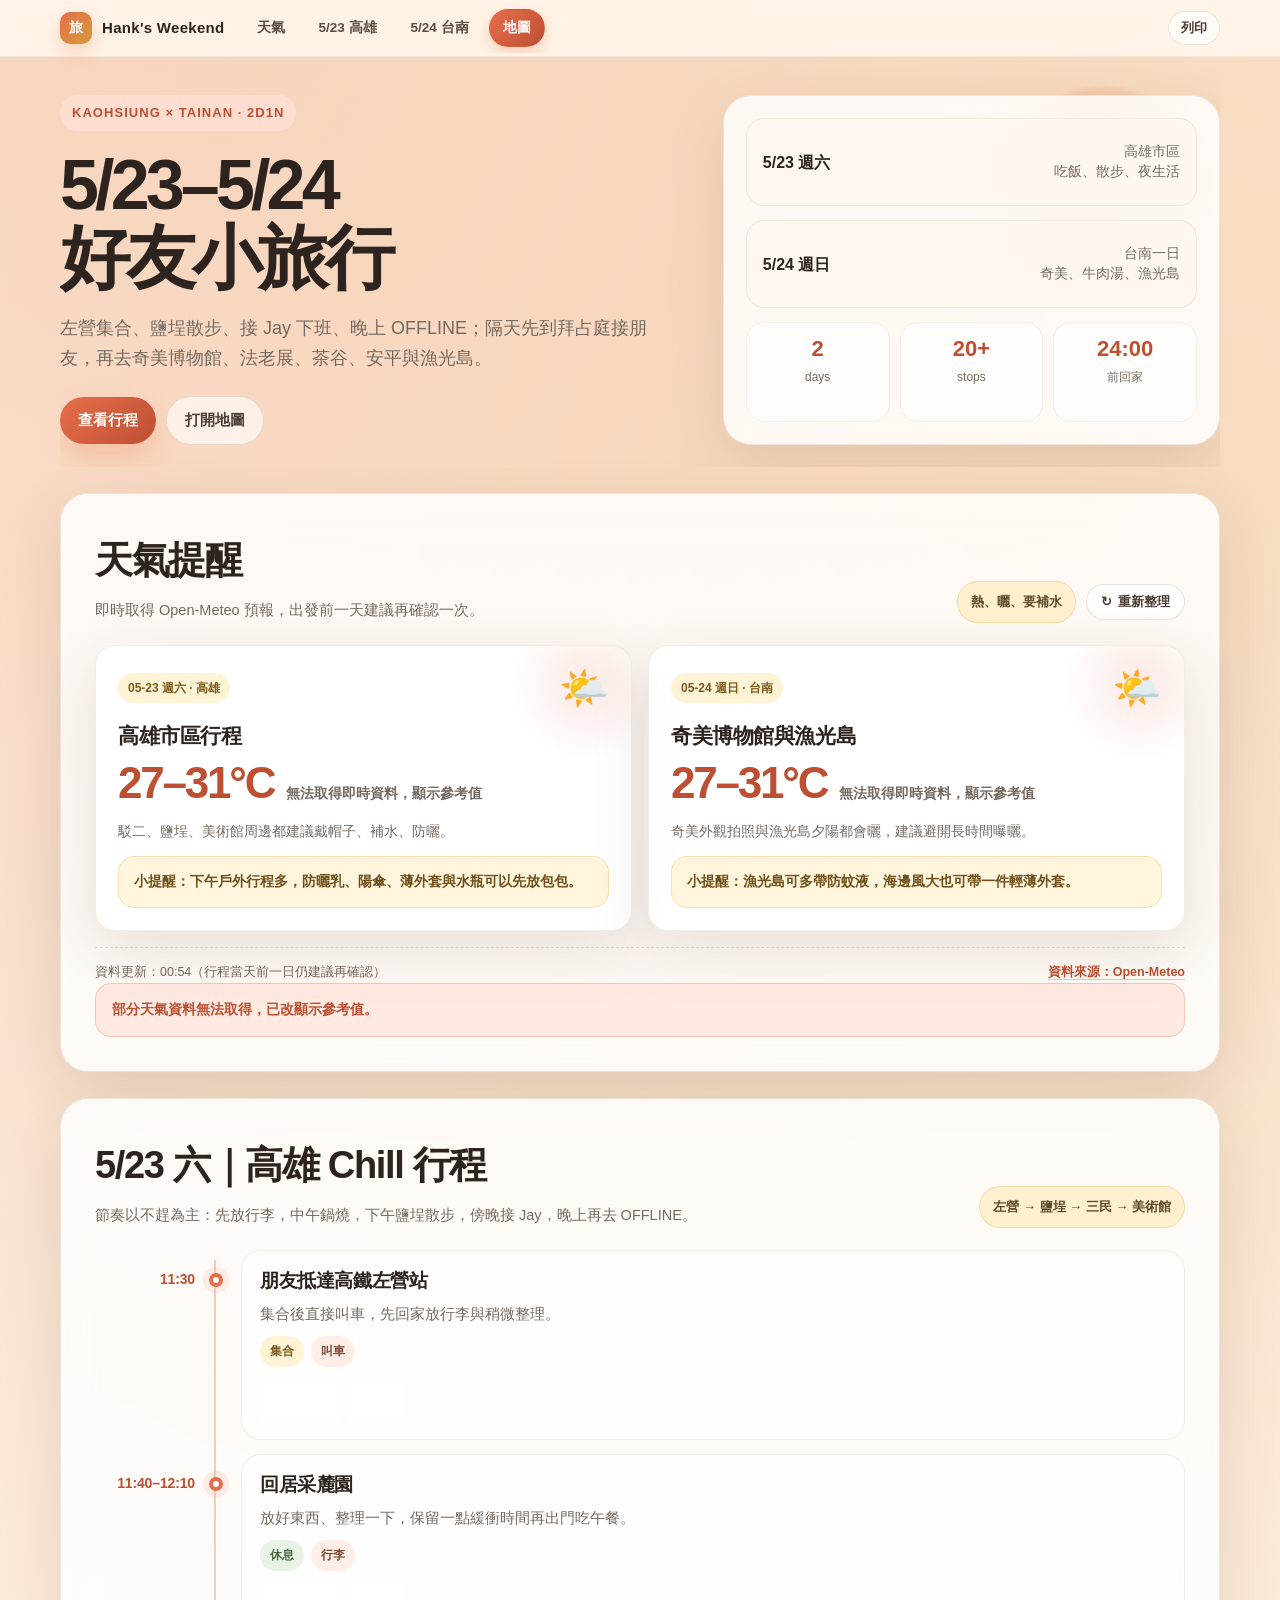
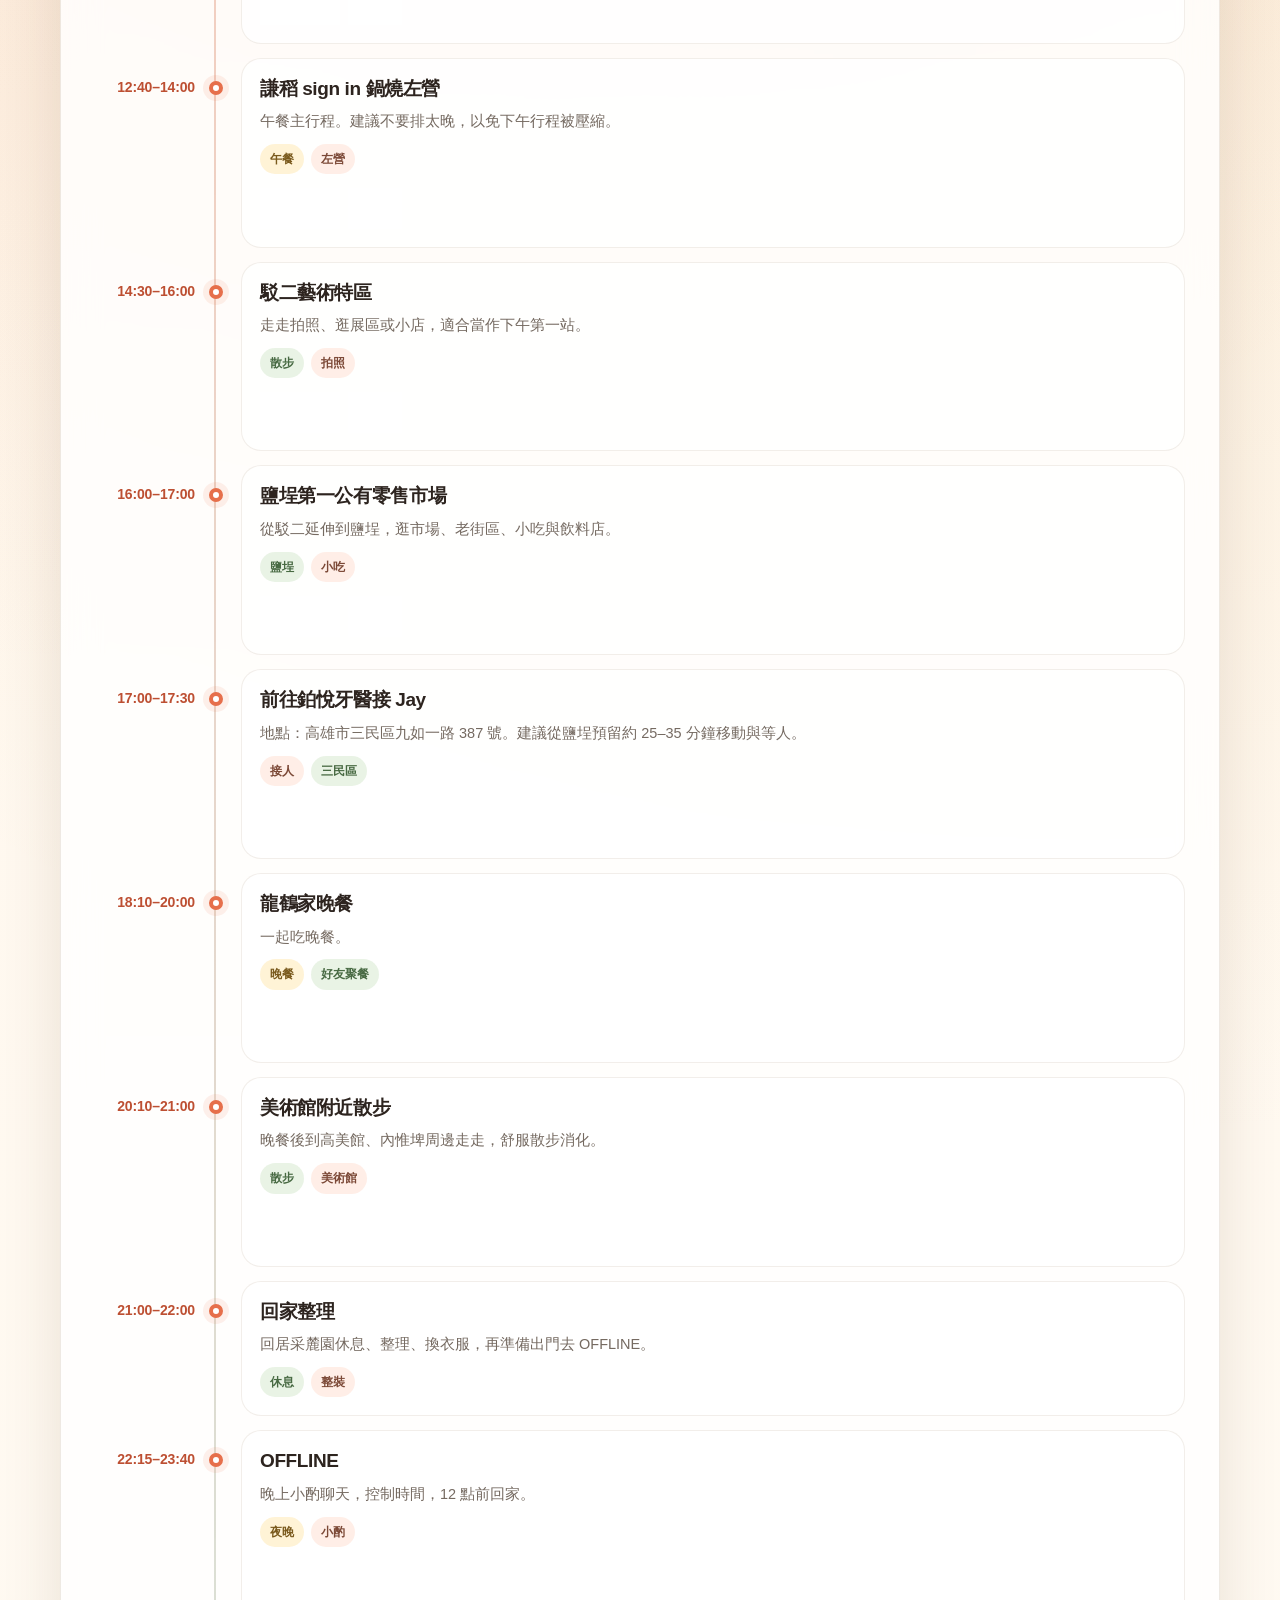
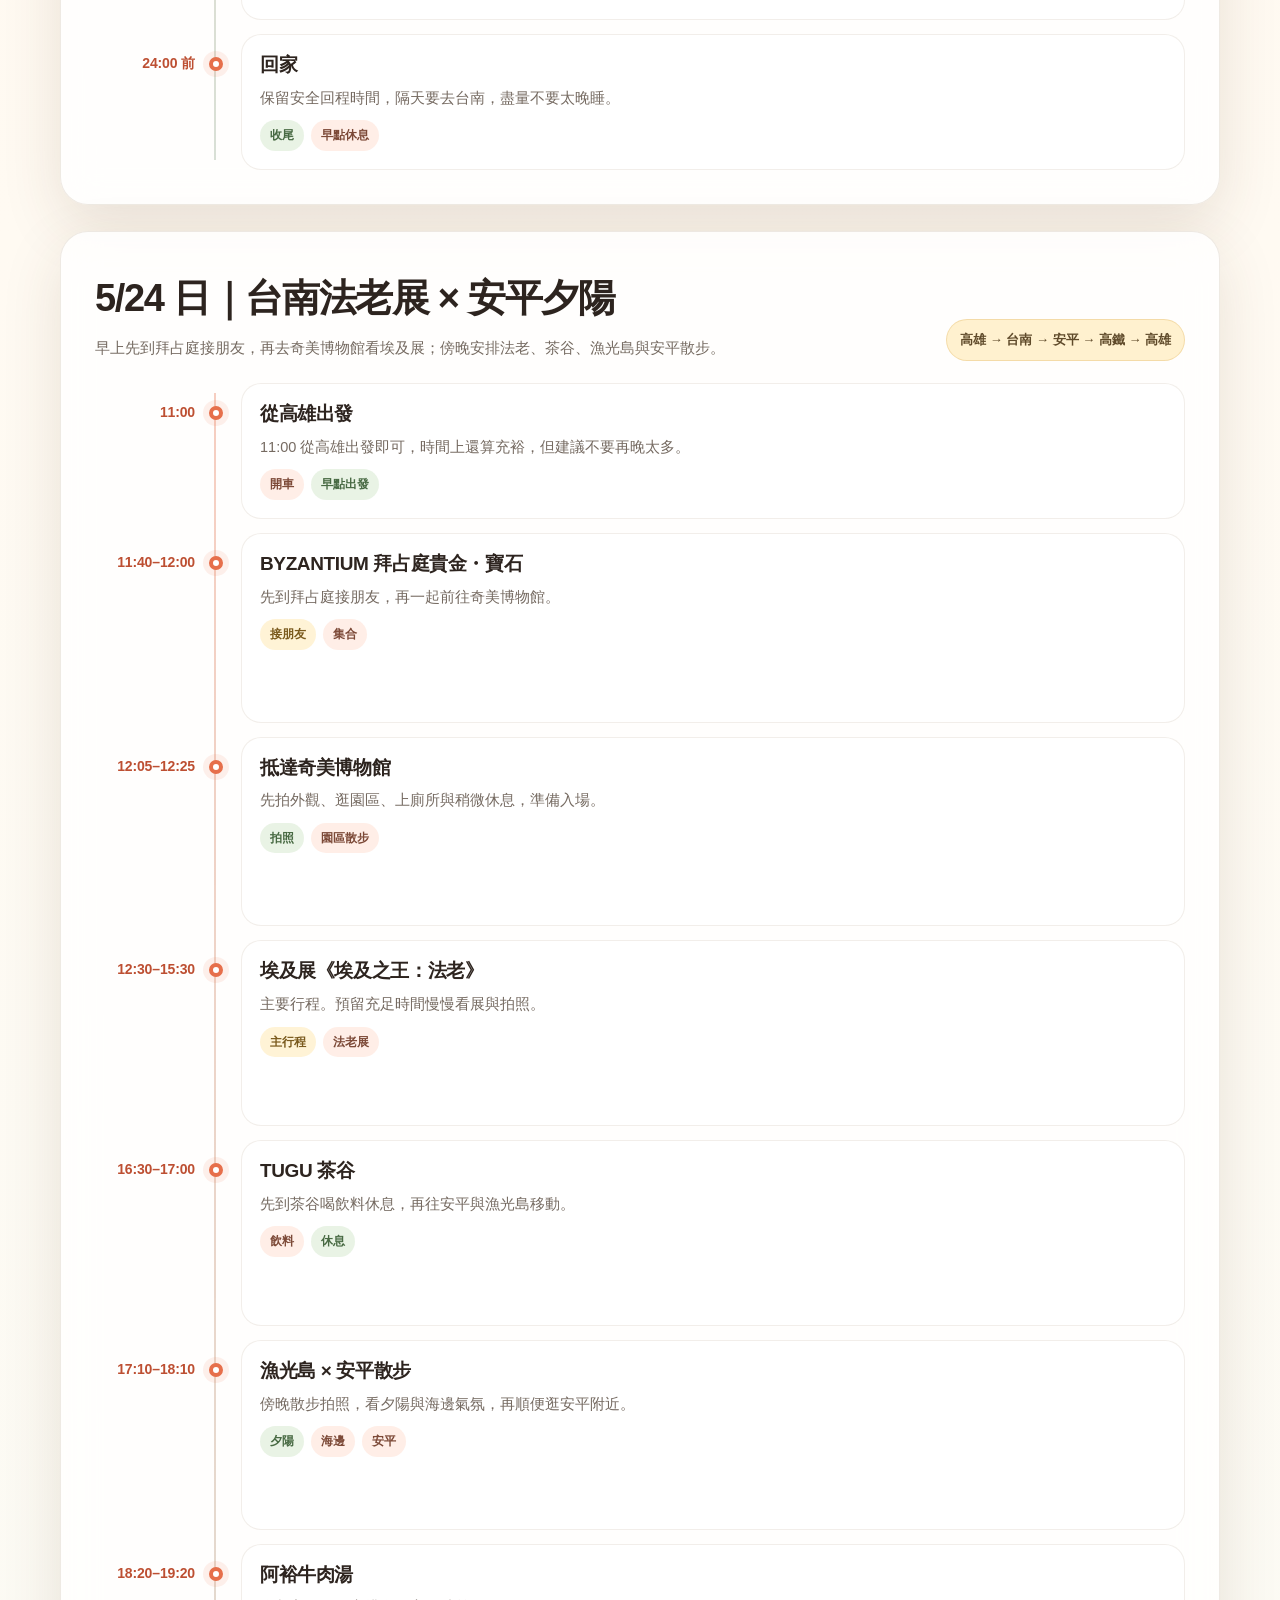
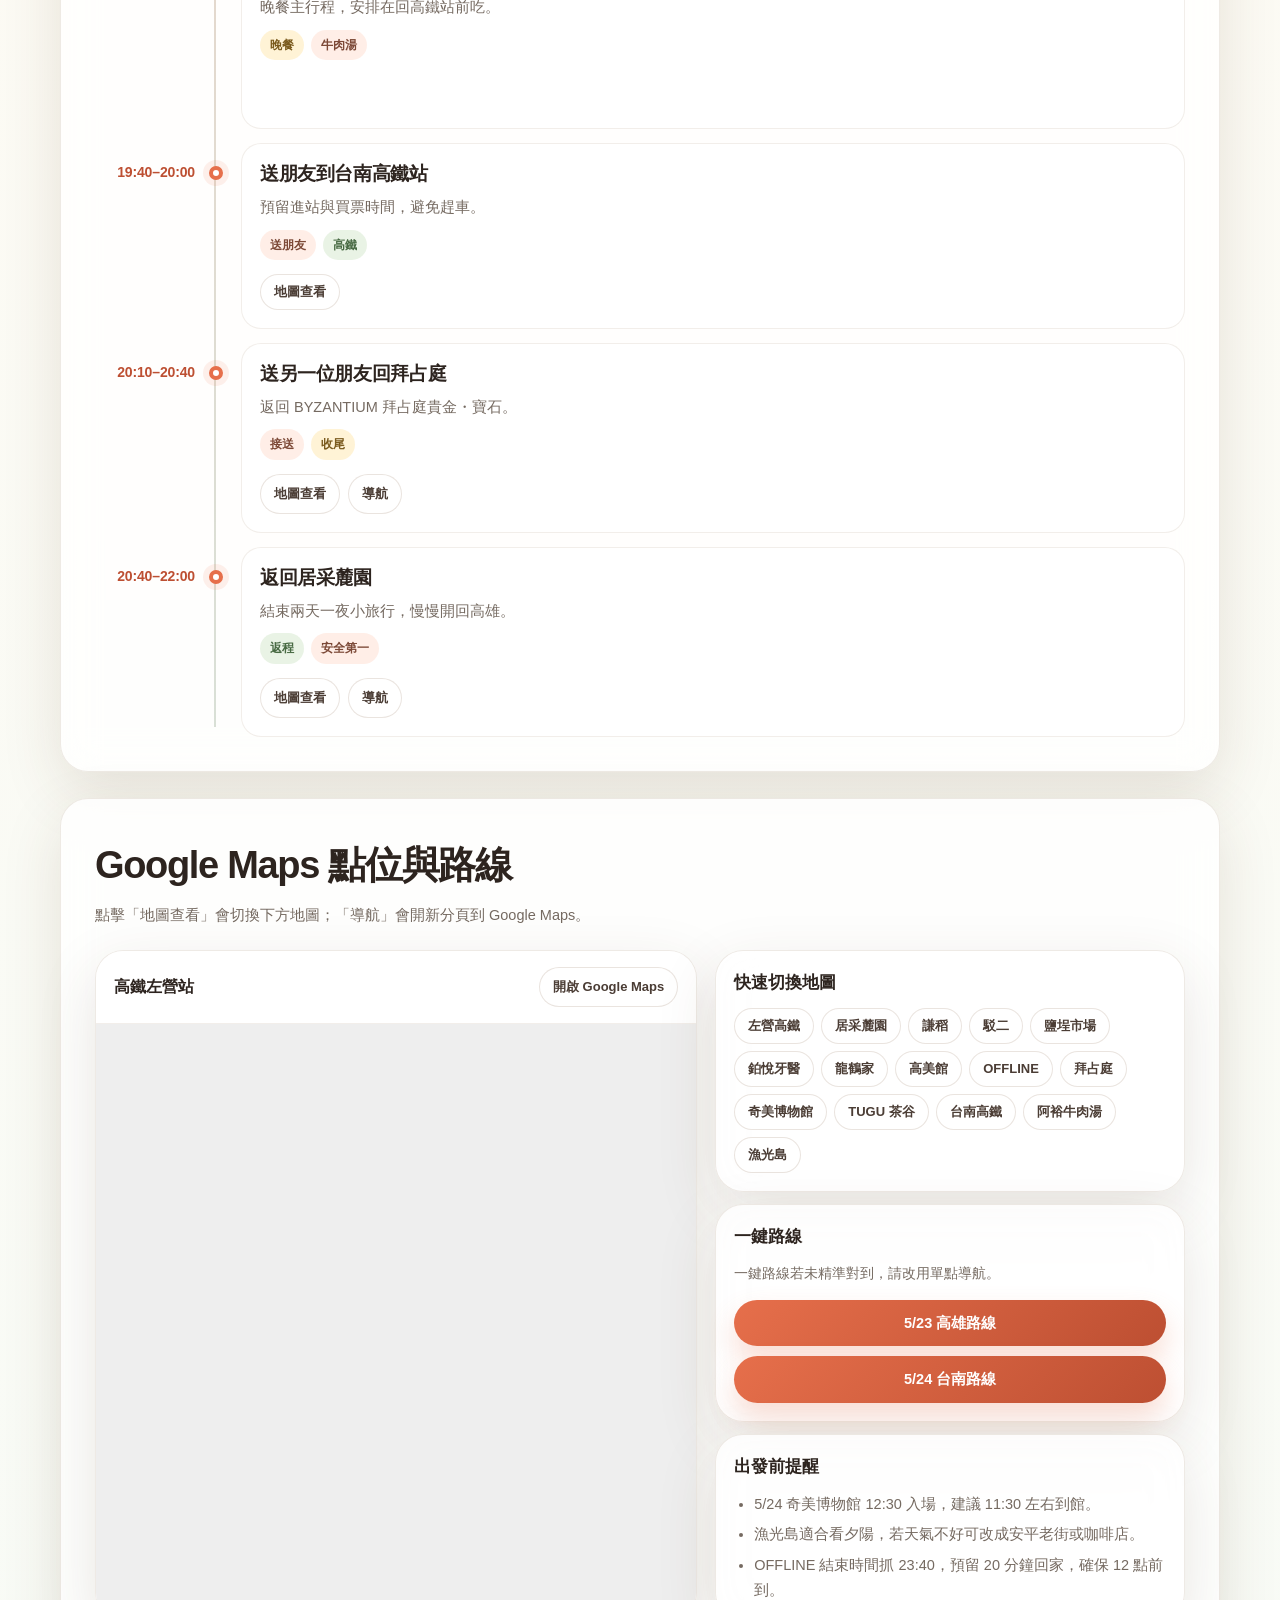
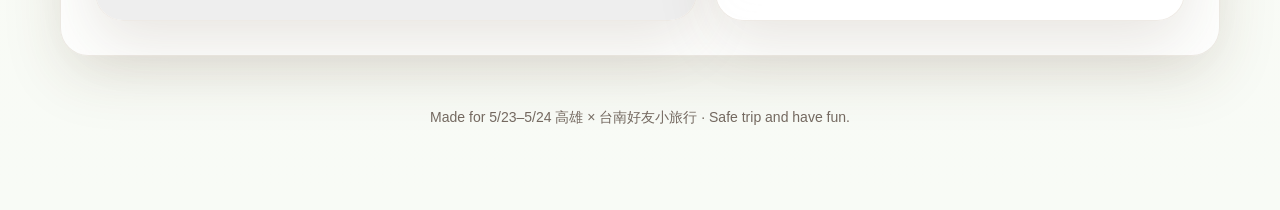
==== commit 0c4468bb: "加上 AGPL-3.0 授權；說明頁補原始碼連結（§13） 原本沒有授權檔，法律預設是「保留所有權利」——公開 repo 卻沒人有權使用， 跟公開的用意相反。  選 AGPL-3.0 而不是 CC B" ====
--- a/legacy/kaohsiung-tainan.html
+++ b/legacy/kaohsiung-tainan.html
@@ -1,4 +1,6 @@
 <!DOCTYPE html>
+<!-- SPDX-License-Identifier: AGPL-3.0-only
+     Copyright (c) 2026 Hank Wang -->
 <html lang="zh-Hant">
 <head>
   <meta charset="UTF-8" />
